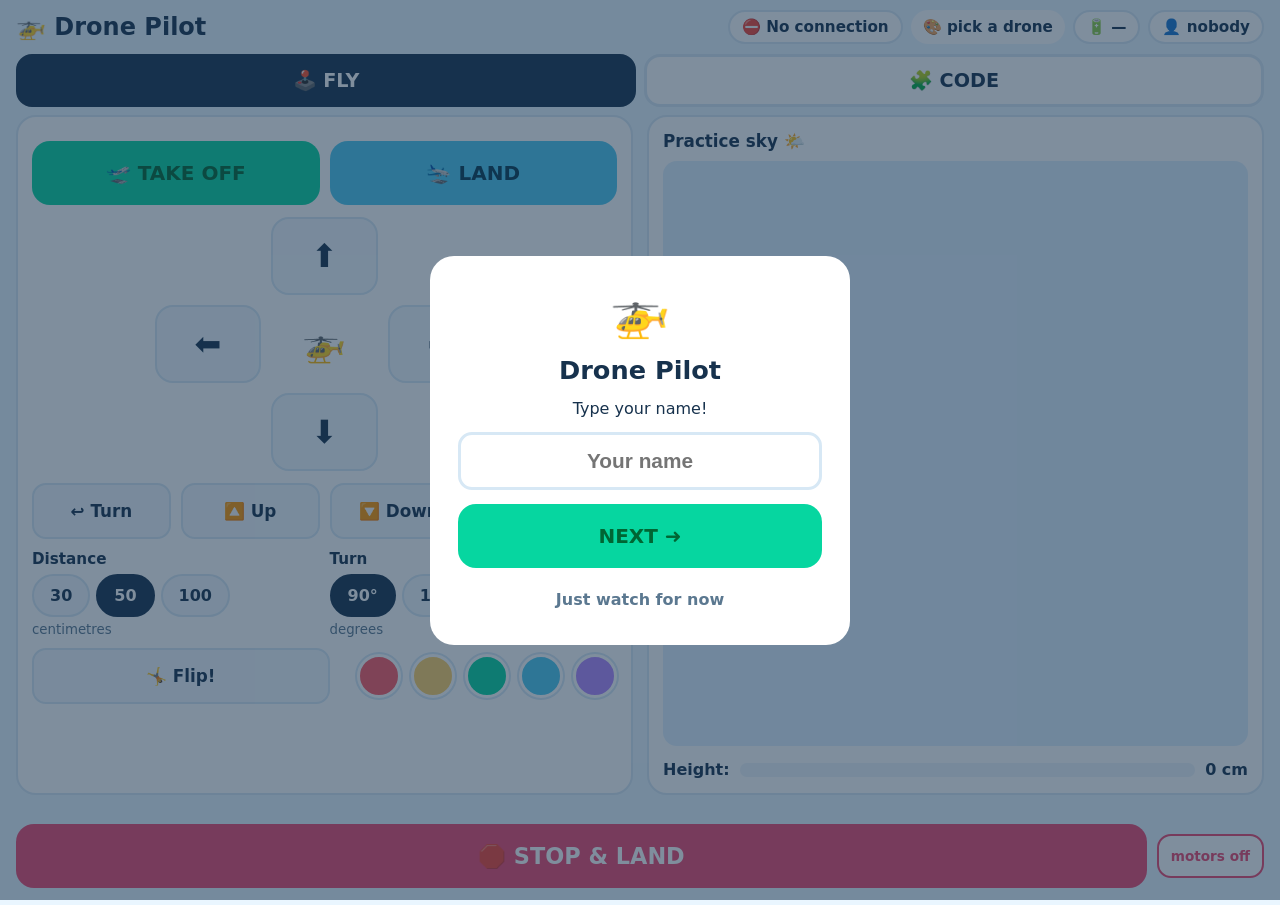
==== drone_hub/static/index.html @ 624dc304 "Drone Hub v1.0: fly CoDrone EDU drones from iPads Multi-drone hub server (pure stdlib Python), iPad " ====
<!DOCTYPE html>
<html lang="en">
<head>
<meta charset="UTF-8">
<meta name="viewport" content="width=device-width, initial-scale=1, maximum-scale=1, user-scalable=no">
<meta name="mobile-web-app-capable" content="yes">
<meta name="apple-mobile-web-app-capable" content="yes">
<meta name="apple-mobile-web-app-status-bar-style" content="black-translucent">
<title>Drone Pilot</title>
<link rel="icon" href="icon.png">
<link rel="apple-touch-icon" href="icon.png">
<link rel="stylesheet" href="style.css">
</head>
<body>

<!-- Join overlay: name -->
<div id="joinOverlay" class="overlay">
  <div class="join-card">
    <div class="join-emoji">🚁</div>
    <h1>Drone Pilot</h1>
    <p>Type your name!</p>
    <input id="nameInput" type="text" maxlength="20" placeholder="Your name" aria-label="Your name" autocomplete="off">
    <button id="joinBtn" class="btn-big btn-go">NEXT ➜</button>
    <button id="watchBtn" class="btn-link">Just watch for now</button>
  </div>
</div>

<!-- Drone picker overlay -->
<div id="pickOverlay" class="overlay hidden">
  <div class="join-card">
    <div class="join-emoji">🎨</div>
    <h1>Pick your drone</h1>
    <div id="droneCards" class="drone-cards"></div>
    <button id="pickBackBtn" class="btn-link">Back</button>
  </div>
</div>

<!-- Motors-off confirm overlay -->
<div id="emergencyOverlay" class="overlay hidden">
  <div class="join-card">
    <div class="join-emoji">⚠️</div>
    <h1>Cut the motors?</h1>
    <p>Your drone will DROP straight down. Only for real emergencies!</p>
    <button id="confirmMotorsOff" class="btn-big btn-stop">YES — MOTORS OFF</button>
    <button id="cancelMotorsOff" class="btn-link">Cancel</button>
  </div>
</div>

<header>
  <div class="title">🚁 Drone Pilot</div>
  <div class="chips">
    <span id="modeChip" class="chip">…</span>
    <button id="droneChip" class="chip chip-drone">🎨 pick a drone</button>
    <span id="batteryChip" class="chip">🔋 —</span>
    <span id="pilotChip" class="chip">👤 nobody</span>
  </div>
</header>

<div id="nowBar" class="now-bar hidden"></div>

<nav class="tabs">
  <button id="tabFly" class="tab active">🕹️ FLY</button>
  <button id="tabCode" class="tab">🧩 CODE</button>
</nav>

<!-- ============ FLY ============ -->
<main id="flyPage" class="page">
  <div class="fly-grid">
    <section class="panel">
      <div class="row">
        <button class="btn-big btn-go half" data-cmd="takeoff">🛫 TAKE OFF</button>
        <button class="btn-big btn-land half" data-cmd="land">🛬 LAND</button>
      </div>

      <div class="pad">
        <div></div>
        <button class="btn-pad" data-move="forward">⬆️</button>
        <div></div>
        <button class="btn-pad" data-move="left">⬅️</button>
        <div class="pad-center">🚁</div>
        <button class="btn-pad" data-move="right">➡️</button>
        <div></div>
        <button class="btn-pad" data-move="back">⬇️</button>
        <div></div>
      </div>

      <div class="row">
        <button class="btn-mid" data-turn="turn_left">↩️ Turn</button>
        <button class="btn-mid" data-move="up">🔼 Up</button>
        <button class="btn-mid" data-move="down">🔽 Down</button>
        <button class="btn-mid" data-turn="turn_right">↪️ Turn</button>
      </div>

      <div class="row settings">
        <div class="setting">
          <label>Distance</label>
          <div class="chips-row" id="distChips">
            <button class="chip-btn" data-dist="30">30</button>
            <button class="chip-btn active" data-dist="50">50</button>
            <button class="chip-btn" data-dist="100">100</button>
          </div>
          <small>centimetres</small>
        </div>
        <div class="setting">
          <label>Turn</label>
          <div class="chips-row" id="turnChips">
            <button class="chip-btn active" data-deg="90">90°</button>
            <button class="chip-btn" data-deg="180">180°</button>
          </div>
          <small>degrees</small>
        </div>
      </div>

      <div class="row">
        <button class="btn-mid" data-cmd="flip">🤸 Flip!</button>
        <div class="leds" id="ledRow">
          <button class="led" style="background:#ff5964" data-led="255,89,100"></button>
          <button class="led" style="background:#ffd166" data-led="255,209,102"></button>
          <button class="led" style="background:#06d6a0" data-led="6,214,160"></button>
          <button class="led" style="background:#4cc9f0" data-led="76,201,240"></button>
          <button class="led" style="background:#b388ff" data-led="179,136,255"></button>
        </div>
      </div>
    </section>

    <section class="panel" id="mapPanel">
      <h2>Practice sky 🌤️</h2>
      <canvas id="map" width="560" height="560"></canvas>
      <div class="alt-row">
        <span>Height:</span>
        <div class="alt-track"><div id="altFill" class="alt-fill"></div></div>
        <span id="altLabel">0 cm</span>
      </div>
    </section>
  </div>
</main>

<!-- ============ CODE ============ -->
<main id="codePage" class="page hidden">
  <div class="level-bar">
    <span class="level-label">Level</span>
    <button class="level-btn" data-level="1">1 🐣</button>
    <button class="level-btn" data-level="2">2 🐥</button>
    <button class="level-btn" data-level="3">3 🦉</button>
    <button class="level-btn" data-level="4">4 🚀</button>
    <button class="level-btn" data-level="5">5 🧑‍💻</button>
  </div>

  <div class="fly-grid">
    <section class="panel">
      <h2>Tap blocks to build your program</h2>
      <div class="palette" id="palette">
        <button class="block b-go" data-block="takeoff" data-min-level="1">🛫<span class="bw"> Take off</span></button>
        <button class="block b-move" data-block="forward" data-min-level="1">⬆️<span class="bw"> Forward</span></button>
        <button class="block b-move" data-block="back" data-min-level="1">⬇️<span class="bw"> Backward</span></button>
        <button class="block b-turn" data-block="turn_left" data-min-level="1">↩️<span class="bw"> Turn left</span></button>
        <button class="block b-turn" data-block="turn_right" data-min-level="1">↪️<span class="bw"> Turn right</span></button>
        <button class="block b-fun" data-block="flip" data-min-level="1">🤸<span class="bw"> Flip</span></button>
        <button class="block b-fun" data-block="led" data-min-level="1">🌈<span class="bw"> Light</span></button>
        <button class="block b-land" data-block="land" data-min-level="1">🛬<span class="bw"> Land</span></button>
        <button class="block b-move" data-block="left" data-min-level="2">⬅️<span class="bw"> Slide left</span></button>
        <button class="block b-move" data-block="right" data-min-level="2">➡️<span class="bw"> Slide right</span></button>
        <button class="block b-move" data-block="up" data-min-level="2">🔼<span class="bw"> Up</span></button>
        <button class="block b-move" data-block="down" data-min-level="2">🔽<span class="bw"> Down</span></button>
        <button class="block b-fun" data-block="hover" data-min-level="2">⏱️<span class="bw"> Wait</span></button>
        <button class="block b-repeat" data-block="repeat_start" data-min-level="4">🔁<span class="bw"> Repeat</span></button>
        <button class="block b-repeat" data-block="repeat_end" data-min-level="4">🏁<span class="bw"> End repeat</span></button>
      </div>

      <div class="row settings" id="codeSettings" data-min-level="3">
        <div class="setting">
          <label>Distance</label>
          <div class="chips-row" id="codeDistChips">
            <button class="chip-btn" data-dist="30">30</button>
            <button class="chip-btn active" data-dist="50">50</button>
            <button class="chip-btn" data-dist="100">100</button>
          </div>
        </div>
        <div class="setting">
          <label>Turn</label>
          <div class="chips-row" id="codeTurnChips">
            <button class="chip-btn active" data-deg="90">90°</button>
            <button class="chip-btn" data-deg="180">180°</button>
          </div>
        </div>
        <div class="setting" id="repeatSetting" data-min-level="4">
          <label>Repeat</label>
          <div class="chips-row" id="repeatChips">
            <button class="chip-btn active" data-rep="2">×2</button>
            <button class="chip-btn" data-rep="3">×3</button>
            <button class="chip-btn" data-rep="5">×5</button>
          </div>
        </div>
      </div>
      <p class="hint" id="levelHint"></p>
    </section>

    <section class="panel">
      <h2>My program</h2>
      <ol id="programList" class="program"></ol>
      <p id="programEmpty" class="hint">No blocks yet. Tap some blocks to start!</p>
      <div class="row">
        <button id="runBtn" class="btn-big btn-go half">▶️ RUN</button>
        <button id="clearBtn" class="btn-mid half">🗑️ Clear</button>
      </div>
      <div id="pythonPanel" class="python-panel hidden">
        <h2>🧑‍💻 The real Python code</h2>
        <pre id="pythonCode"></pre>
      </div>
    </section>
  </div>
</main>

<footer>
  <button id="stopBtn" class="btn-stop-bar">🛑 STOP &amp; LAND</button>
  <button id="motorsOffBtn" class="btn-motors">motors off</button>
</footer>

<div id="toast" class="toast hidden"></div>

<script src="app.js"></script>
</body>
</html>
---- drone_hub/static/style.css ----
/* Drone Pilot — kid-friendly iPad UI. No external fonts, works offline. */

* { margin: 0; padding: 0; box-sizing: border-box; -webkit-tap-highlight-color: transparent; }

:root {
  --sky: #eaf6ff;
  --ink: #17324d;
  --card: #ffffff;
  --go: #06d6a0;
  --go-dark: #059e77;
  --land: #4cc9f0;
  --stop: #ef476f;
  --sun: #ffd166;
  --line: #d7e8f5;
}

html, body { height: 100%; }
body {
  font-family: -apple-system, "SF Pro Rounded", "Segoe UI", system-ui, sans-serif;
  background: var(--sky);
  color: var(--ink);
  display: flex;
  flex-direction: column;
  min-height: 100vh;
  user-select: none;
  -webkit-user-select: none;
}

.hidden { display: none !important; }

/* ---------- header ---------- */
header {
  display: flex; align-items: center; justify-content: space-between;
  padding: 10px 16px; gap: 10px; flex-wrap: wrap;
}
.title { font-size: 1.5rem; font-weight: 800; }
.chips { display: flex; gap: 8px; flex-wrap: wrap; }
.chip {
  background: var(--card); border: 2px solid var(--line);
  padding: 6px 12px; border-radius: 999px; font-weight: 700; font-size: 0.95rem;
}
.chip.warn { background: #fff3f5; border-color: var(--stop); color: var(--stop); }

.now-bar {
  margin: 0 16px 6px; padding: 8px 14px; border-radius: 12px;
  background: var(--sun); font-weight: 800; text-align: center; font-size: 1.05rem;
}

/* ---------- tabs ---------- */
.tabs { display: flex; gap: 8px; padding: 0 16px 8px; }
.tab {
  flex: 1; font-size: 1.2rem; font-weight: 800; padding: 12px;
  border: 3px solid var(--line); border-radius: 16px; background: var(--card);
  color: var(--ink); cursor: pointer;
}
.tab.active { border-color: var(--ink); background: var(--ink); color: #fff; }

/* ---------- layout ---------- */
.page { flex: 1; padding: 0 16px 110px; }
.fly-grid { display: grid; grid-template-columns: 1fr 1fr; gap: 14px; }
@media (max-width: 760px) { .fly-grid { grid-template-columns: 1fr; } }

.panel {
  background: var(--card); border: 2px solid var(--line);
  border-radius: 20px; padding: 14px;
}
.panel h2 { font-size: 1.05rem; margin-bottom: 10px; }

.row { display: flex; gap: 10px; margin: 10px 0; align-items: center; }
.half { flex: 1; }

/* ---------- buttons ---------- */
button { font-family: inherit; color: var(--ink); }

.btn-big {
  font-size: 1.25rem; font-weight: 800; padding: 18px 14px;
  border: 0; border-radius: 18px; cursor: pointer; min-height: 64px;
}
.btn-go   { background: var(--go); color: #063; }
.btn-land { background: var(--land); color: #063a52; }

.btn-mid {
  flex: 1; font-size: 1.05rem; font-weight: 800; padding: 14px 8px;
  background: #f2f8fd; border: 2px solid var(--line); border-radius: 14px;
  cursor: pointer; min-height: 56px;
}
button:active { transform: scale(0.96); }

/* movement pad */
.pad {
  display: grid; grid-template-columns: repeat(3, 1fr); gap: 10px;
  max-width: 340px; margin: 12px auto;
}
.btn-pad {
  font-size: 2rem; padding: 18px 0; min-height: 76px;
  background: #f2f8fd; border: 2px solid var(--line); border-radius: 18px; cursor: pointer;
}
.pad-center {
  display: flex; align-items: center; justify-content: center; font-size: 2.2rem;
}

/* settings */
.settings { align-items: flex-start; }
.setting { flex: 1; }
.setting label { font-weight: 800; font-size: 0.95rem; }
.setting small { color: #5b7890; }
.chips-row { display: flex; gap: 6px; margin: 6px 0 2px; }
.chip-btn {
  padding: 10px 16px; font-weight: 800; font-size: 1rem;
  border: 2px solid var(--line); background: #f2f8fd; border-radius: 999px; cursor: pointer;
}
.chip-btn.active { background: var(--ink); border-color: var(--ink); color: #fff; }

/* LEDs */
.leds { display: flex; gap: 10px; flex: 1; justify-content: flex-end; }
.led {
  width: 44px; height: 44px; border-radius: 50%;
  border: 3px solid #fff; box-shadow: 0 0 0 2px var(--line); cursor: pointer;
}

/* ---------- practice map ---------- */
#map { width: 100%; height: auto; border-radius: 14px; background: #dff0fe; }
.alt-row { display: flex; align-items: center; gap: 10px; margin-top: 10px; font-weight: 700; }
.alt-track { flex: 1; height: 14px; background: #eef5fb; border-radius: 999px; overflow: hidden; }
.alt-fill {
  height: 100%; width: 100%; background: var(--go); border-radius: 999px;
  transform: scaleX(0); transform-origin: left; transition: transform 0.3s;
}

/* ---------- code blocks ---------- */
.palette { display: flex; flex-wrap: wrap; gap: 8px; }
.block {
  font-size: 1rem; font-weight: 800; padding: 12px 14px; min-height: 52px;
  border: 0; border-radius: 12px; cursor: pointer; color: #fff;
}
.b-go   { background: #06a77d; }
.b-move { background: #2f80ed; }
.b-turn { background: #9b51e0; }
.b-fun  { background: #f2994a; }
.b-land { background: #17324d; }

.program { list-style: none; display: flex; flex-direction: column; gap: 6px; }
.program li {
  display: flex; align-items: center; gap: 8px;
  background: #f2f8fd; border: 2px solid var(--line);
  border-radius: 12px; padding: 8px 10px; font-weight: 700;
}
.program li.running { border-color: var(--sun); background: #fff8e1; }
.program li .num {
  background: var(--ink); color: #fff; border-radius: 8px;
  min-width: 30px; text-align: center; padding: 3px 0; font-size: 0.9rem;
}
.program li .lbl { flex: 1; }
.program li button {
  border: 0; background: #e7eff7; border-radius: 8px;
  width: 40px; height: 40px; font-size: 1rem; cursor: pointer;
}
.hint { color: #5b7890; font-size: 0.92rem; margin-top: 8px; }

/* ---------- footer / stop ---------- */
footer {
  position: fixed; left: 0; right: 0; bottom: 0;
  display: flex; gap: 10px; align-items: center;
  padding: 12px 16px calc(12px + env(safe-area-inset-bottom));
  background: rgba(234, 246, 255, 0.95); backdrop-filter: blur(6px);
}
.btn-stop-bar {
  flex: 1; background: var(--stop); color: #fff; border: 0;
  font-size: 1.4rem; font-weight: 900; padding: 18px; border-radius: 18px;
  cursor: pointer; min-height: 64px;
}
.btn-motors {
  background: #fff; border: 2px solid var(--stop); color: var(--stop);
  font-weight: 800; padding: 12px; border-radius: 14px; cursor: pointer; font-size: 0.85rem;
}

/* ---------- overlays ---------- */
.overlay {
  position: fixed; inset: 0; z-index: 50;
  background: rgba(23, 50, 77, 0.55);
  display: flex; align-items: center; justify-content: center; padding: 20px;
}
.join-card {
  background: #fff; border-radius: 24px; padding: 28px;
  max-width: 420px; width: 100%; text-align: center;
  display: flex; flex-direction: column; gap: 14px;
}
.join-emoji { font-size: 3rem; }
.join-card h1 { font-size: 1.6rem; }
.join-card input {
  font-size: 1.3rem; padding: 14px; border: 3px solid var(--line);
  border-radius: 14px; text-align: center; font-weight: 700; color: var(--ink);
}
.btn-link { background: none; border: 0; color: #5b7890; font-weight: 700; font-size: 1rem; cursor: pointer; padding: 8px; }
.btn-stop { background: var(--stop); color: #fff; }

/* ---------- drone picker ---------- */
.chip-drone { border: 0; cursor: pointer; font-size: 0.95rem; }
.drone-cards { display: grid; grid-template-columns: 1fr 1fr; gap: 10px; }
.drone-card {
  display: flex; flex-direction: column; align-items: center; gap: 4px;
  padding: 14px 8px; border: 3px solid var(--line); border-radius: 16px;
  background: #f7fbff; cursor: pointer; min-height: 96px;
}
.drone-card .dot { width: 34px; height: 34px; border-radius: 50%; border: 3px solid #fff; box-shadow: 0 0 0 2px var(--line); }
.drone-card .dc-name { font-weight: 900; font-size: 1.05rem; }
.drone-card .dc-sub { font-size: 0.85rem; color: #5b7890; font-weight: 700; }

/* ---------- coding levels ---------- */
.level-bar {
  display: flex; gap: 8px; align-items: center; margin-bottom: 12px;
  background: var(--card); border: 2px solid var(--line); border-radius: 16px; padding: 10px 14px;
}
.level-label { font-weight: 900; margin-right: 4px; }
.level-btn {
  flex: 1; font-size: 1.05rem; font-weight: 800; padding: 12px 6px; min-height: 52px;
  border: 2px solid var(--line); border-radius: 12px; background: #f2f8fd; cursor: pointer;
}
.level-btn.active { background: var(--ink); border-color: var(--ink); color: #fff; }

.palette.icons-only .block { font-size: 2rem; padding: 14px 20px; }
.palette.icons-only .bw { display: none; }
.b-repeat { background: #d64570; }

.program li.nested { margin-left: 26px; }

.python-panel { margin-top: 14px; }
.python-panel pre {
  background: #17324d; color: #d7f0ff; border-radius: 12px;
  padding: 14px; font-size: 0.9rem; line-height: 1.5; overflow-x: auto;
  font-family: ui-monospace, Menlo, Consolas, monospace;
}

/* ---------- toast ---------- */
.toast {
  position: fixed; left: 50%; bottom: 110px; transform: translateX(-50%);
  background: var(--ink); color: #fff; font-weight: 800;
  padding: 12px 20px; border-radius: 999px; z-index: 60; font-size: 1.05rem;
  max-width: 90%; text-align: center;
}
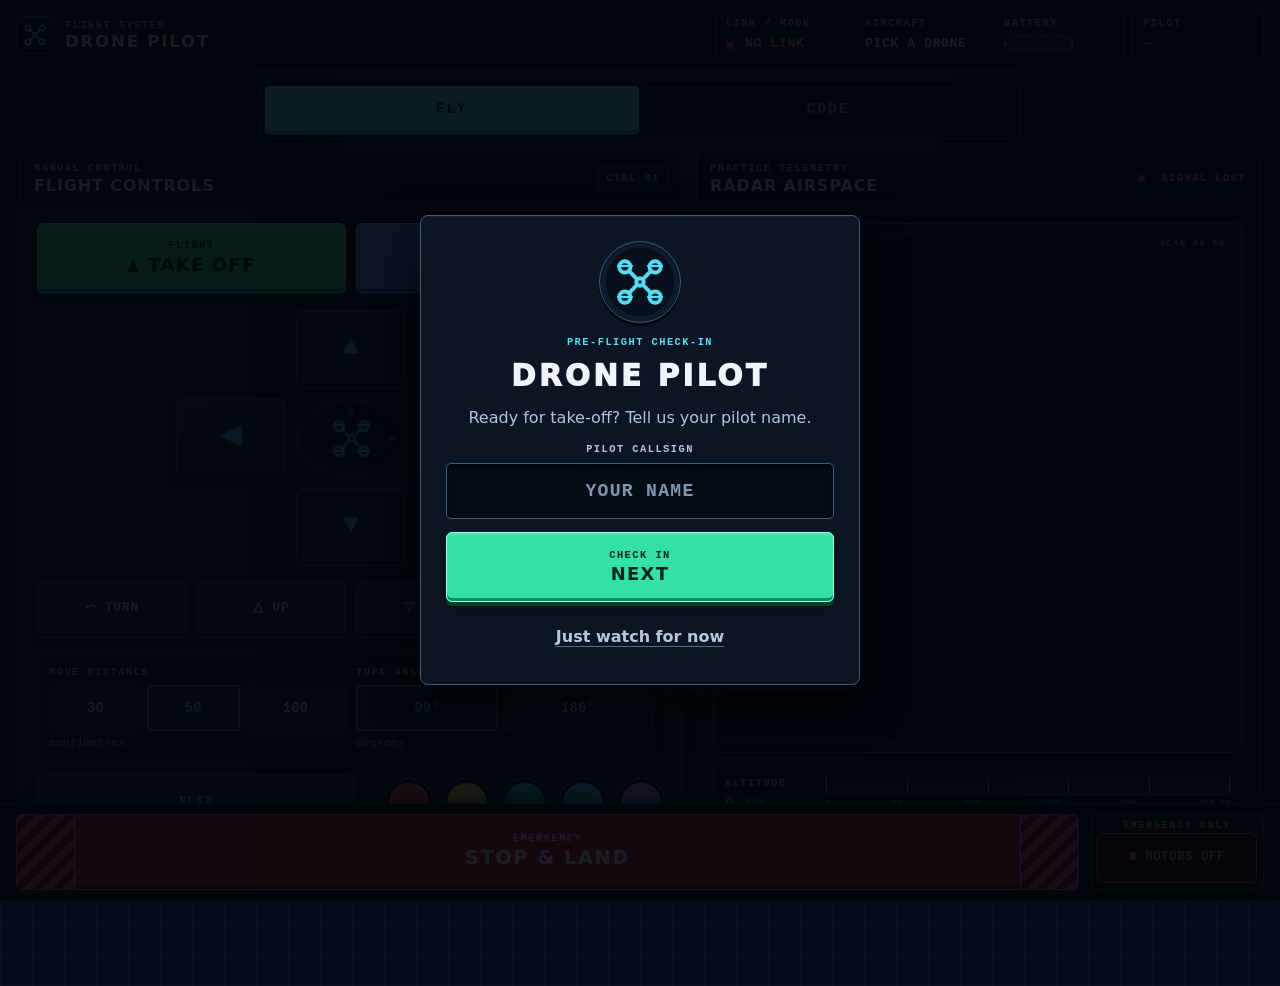
==== commit 4e369387: "Mission-console UI redesign for student and teacher screens Avionics header with segmented battery g" ====
--- a/drone_hub/static/index.html
+++ b/drone_hub/static/index.html
@@ -2,10 +2,11 @@
 <html lang="en">
 <head>
 <meta charset="UTF-8">
-<meta name="viewport" content="width=device-width, initial-scale=1, maximum-scale=1, user-scalable=no">
+<meta name="viewport" content="width=device-width, initial-scale=1, maximum-scale=1, user-scalable=no, viewport-fit=cover">
 <meta name="mobile-web-app-capable" content="yes">
 <meta name="apple-mobile-web-app-capable" content="yes">
 <meta name="apple-mobile-web-app-status-bar-style" content="black-translucent">
+<meta name="theme-color" content="#070d18">
 <title>Drone Pilot</title>
 <link rel="icon" href="icon.png">
 <link rel="apple-touch-icon" href="icon.png">
@@ -13,87 +14,132 @@
 </head>
 <body>
 
+<!-- Reusable quadcopter mark -->
+<svg class="svg-defs" width="0" height="0" aria-hidden="true" focusable="false">
+  <defs>
+    <g id="quadMark" class="quad-mark" fill="none" stroke="currentColor" stroke-width="1.8" stroke-linecap="round">
+      <g class="quad-frame">
+        <line x1="6.9" y1="6.9" x2="10.4" y2="10.4"/><line x1="17.1" y1="6.9" x2="13.6" y2="10.4"/>
+        <line x1="6.9" y1="17.1" x2="10.4" y2="13.6"/><line x1="17.1" y1="17.1" x2="13.6" y2="13.6"/>
+        <circle cx="12" cy="12" r="1.7"/>
+      </g>
+      <g class="quad-rotors">
+        <circle cx="5" cy="5" r="2.6"/><circle cx="19" cy="5" r="2.6"/>
+        <circle cx="5" cy="19" r="2.6"/><circle cx="19" cy="19" r="2.6"/>
+      </g>
+    </g>
+  </defs>
+</svg>
+
 <!-- Join overlay: name -->
-<div id="joinOverlay" class="overlay">
-  <div class="join-card">
-    <div class="join-emoji">🚁</div>
-    <h1>Drone Pilot</h1>
-    <p>Type your name!</p>
-    <input id="nameInput" type="text" maxlength="20" placeholder="Your name" aria-label="Your name" autocomplete="off">
-    <button id="joinBtn" class="btn-big btn-go">NEXT ➜</button>
+<div id="joinOverlay" class="overlay" role="dialog" aria-modal="true" aria-labelledby="joinTitle" aria-describedby="joinCopy">
+  <div class="join-card preflight-card">
+    <div class="overlay-mark-frame">
+      <svg class="join-mark idle-spin" viewBox="0 0 24 24" aria-hidden="true"><use href="#quadMark"/></svg>
+      <span class="rotor-blades briefing-rotors" aria-hidden="true"><i></i><i></i><i></i><i></i></span>
+    </div>
+    <span class="overlay-kicker">PRE-FLIGHT CHECK-IN</span>
+    <h1 id="joinTitle">DRONE PILOT</h1>
+    <p id="joinCopy">Ready for take-off? Tell us your pilot name.</p>
+    <label class="field-label" for="nameInput">PILOT CALLSIGN</label>
+    <input id="nameInput" class="callsign-input" type="text" maxlength="20" placeholder="YOUR NAME" aria-label="Pilot callsign" autocomplete="off" autocapitalize="words" enterkeyhint="go" spellcheck="false">
+    <button id="joinBtn" class="btn-big btn-go hardware-key"><span class="key-label">CHECK IN</span><span class="key-value">NEXT</span></button>
     <button id="watchBtn" class="btn-link">Just watch for now</button>
   </div>
 </div>
 
 <!-- Drone picker overlay -->
-<div id="pickOverlay" class="overlay hidden">
-  <div class="join-card">
-    <div class="join-emoji">🎨</div>
-    <h1>Pick your drone</h1>
+<div id="pickOverlay" class="overlay hidden" role="dialog" aria-modal="true" aria-labelledby="pickTitle" aria-describedby="pickCopy">
+  <div class="join-card picker-card">
+    <div class="overlay-mark-frame">
+      <svg class="join-mark" viewBox="0 0 24 24" aria-hidden="true"><use href="#quadMark"/></svg>
+    </div>
+    <span class="overlay-kicker">AIRCRAFT ASSIGNMENT</span>
+    <h1 id="pickTitle">PICK YOUR DRONE</h1>
+    <p id="pickCopy">Choose the aircraft you want to fly.</p>
     <div id="droneCards" class="drone-cards"></div>
     <button id="pickBackBtn" class="btn-link">Back</button>
   </div>
 </div>
 
 <!-- Motors-off confirm overlay -->
-<div id="emergencyOverlay" class="overlay hidden">
-  <div class="join-card">
-    <div class="join-emoji">⚠️</div>
-    <h1>Cut the motors?</h1>
-    <p>Your drone will DROP straight down. Only for real emergencies!</p>
-    <button id="confirmMotorsOff" class="btn-big btn-stop">YES — MOTORS OFF</button>
+<div id="emergencyOverlay" class="overlay hidden" role="alertdialog" aria-modal="true" aria-labelledby="emergencyTitle" aria-describedby="emergencyCopy">
+  <div class="join-card warning-card">
+    <div class="overlay-mark-frame warning-frame">
+    <svg class="join-mark amber" viewBox="0 0 24 24" fill="none" stroke="currentColor" stroke-width="1.8" stroke-linecap="round" stroke-linejoin="round" aria-hidden="true">
+      <path d="M12 3 L22 20 L2 20 Z"/><line x1="12" y1="10" x2="12" y2="14.5"/><circle cx="12" cy="17" r="0.4"/>
+    </svg>
+    </div>
+    <span class="overlay-kicker warning-kicker">EMERGENCY PROCEDURE</span>
+    <h1 id="emergencyTitle">CUT THE MOTORS?</h1>
+    <p id="emergencyCopy">Your drone will <strong>DROP straight down.</strong> Only for real emergencies!</p>
+    <button id="confirmMotorsOff" class="btn-big btn-stop hardware-key"><span class="key-label">CONFIRM EMERGENCY</span><span class="key-value">YES &mdash; MOTORS OFF</span></button>
     <button id="cancelMotorsOff" class="btn-link">Cancel</button>
   </div>
 </div>
 
-<header>
-  <div class="title">🚁 Drone Pilot</div>
-  <div class="chips">
-    <span id="modeChip" class="chip">…</span>
-    <button id="droneChip" class="chip chip-drone">🎨 pick a drone</button>
-    <span id="batteryChip" class="chip">🔋 —</span>
-    <span id="pilotChip" class="chip">👤 nobody</span>
+<header class="instrument-strip">
+  <div class="title brand-lockup">
+    <svg class="logo" viewBox="0 0 24 24" aria-hidden="true"><use href="#quadMark"/></svg>
+    <span class="brand-copy"><span class="brand-label">FLIGHT SYSTEM</span><span class="wordmark">DRONE PILOT</span></span>
+  </div>
+  <div class="chips telemetry-cluster" aria-label="Flight telemetry">
+    <span id="modeChip" class="chip readout link-readout" role="status" aria-live="polite">
+      CONNECTING
+    </span>
+    <button id="droneChip" class="chip chip-drone readout readout-button" type="button" aria-label="Choose drone">
+      PICK A DRONE
+    </button>
+    <span id="batteryChip" class="chip readout battery-readout">&mdash;</span>
+    <span id="pilotChip" class="chip readout">&mdash;</span>
   </div>
 </header>
 
-<div id="nowBar" class="now-bar hidden"></div>
+<div id="nowBar" class="now-bar hidden" role="status" aria-live="polite"></div>
 
 <nav class="tabs">
-  <button id="tabFly" class="tab active">🕹️ FLY</button>
-  <button id="tabCode" class="tab">🧩 CODE</button>
+  <button id="tabFly" class="tab active">FLY</button>
+  <button id="tabCode" class="tab">CODE</button>
 </nav>
 
 <!-- ============ FLY ============ -->
 <main id="flyPage" class="page">
   <div class="fly-grid">
     <section class="panel">
+      <div class="panel-heading">
+        <div><span class="panel-kicker">MANUAL CONTROL</span><h2>FLIGHT CONTROLS</h2></div>
+        <span class="panel-code" aria-hidden="true">CTRL-01</span>
+      </div>
+      <div class="row primary-keys">
+        <button class="btn-big btn-go half hardware-key" data-cmd="takeoff"><span class="key-label">FLIGHT</span><span class="key-value">TAKE OFF</span></button>
+        <button class="btn-big btn-land half hardware-key" data-cmd="land"><span class="key-label">RETURN</span><span class="key-value">LAND</span></button>
+      </div>
+
+      <div class="pad">
+        <div></div>
+        <button class="btn-pad hardware-key" data-move="forward" aria-label="Forward">&#9650;</button>
+        <div></div>
+        <button class="btn-pad hardware-key" data-move="left" aria-label="Left">&#9664;</button>
+        <div class="pad-center" aria-hidden="true">
+          <svg class="flight-rotor-mark" viewBox="0 0 24 24"><use href="#quadMark"/></svg>
+          <span class="rotor-blades flight-rotors"><i></i><i></i><i></i><i></i></span>
+        </div>
+        <button class="btn-pad hardware-key" data-move="right" aria-label="Right">&#9654;</button>
+        <div></div>
+        <button class="btn-pad hardware-key" data-move="back" aria-label="Backward">&#9660;</button>
+        <div></div>
+      </div>
+
       <div class="row">
-        <button class="btn-big btn-go half" data-cmd="takeoff">🛫 TAKE OFF</button>
-        <button class="btn-big btn-land half" data-cmd="land">🛬 LAND</button>
-      </div>
-
-      <div class="pad">
-        <div></div>
-        <button class="btn-pad" data-move="forward">⬆️</button>
-        <div></div>
-        <button class="btn-pad" data-move="left">⬅️</button>
-        <div class="pad-center">🚁</div>
-        <button class="btn-pad" data-move="right">➡️</button>
-        <div></div>
-        <button class="btn-pad" data-move="back">⬇️</button>
-        <div></div>
-      </div>
-
-      <div class="row">
-        <button class="btn-mid" data-turn="turn_left">↩️ Turn</button>
-        <button class="btn-mid" data-move="up">🔼 Up</button>
-        <button class="btn-mid" data-move="down">🔽 Down</button>
-        <button class="btn-mid" data-turn="turn_right">↪️ Turn</button>
+        <button class="btn-mid hardware-key" data-turn="turn_left">&#10554; TURN</button>
+        <button class="btn-mid hardware-key" data-move="up">&#9651; UP</button>
+        <button class="btn-mid hardware-key" data-move="down">&#9661; DOWN</button>
+        <button class="btn-mid hardware-key" data-turn="turn_right">TURN &#10555;</button>
       </div>
 
       <div class="row settings">
-        <div class="setting">
-          <label>Distance</label>
+        <div class="setting" role="group" aria-labelledby="distanceLabel">
+          <label id="distanceLabel">MOVE DISTANCE</label>
           <div class="chips-row" id="distChips">
             <button class="chip-btn" data-dist="30">30</button>
             <button class="chip-btn active" data-dist="50">50</button>
@@ -101,35 +147,45 @@
           </div>
           <small>centimetres</small>
         </div>
-        <div class="setting">
-          <label>Turn</label>
+        <div class="setting" role="group" aria-labelledby="turnLabel">
+          <label id="turnLabel">TURN ANGLE</label>
           <div class="chips-row" id="turnChips">
-            <button class="chip-btn active" data-deg="90">90°</button>
-            <button class="chip-btn" data-deg="180">180°</button>
+            <button class="chip-btn active" data-deg="90">90&deg;</button>
+            <button class="chip-btn" data-deg="180">180&deg;</button>
           </div>
           <small>degrees</small>
         </div>
       </div>
 
       <div class="row">
-        <button class="btn-mid" data-cmd="flip">🤸 Flip!</button>
+        <button class="btn-mid hardware-key" data-cmd="flip">FLIP</button>
         <div class="leds" id="ledRow">
-          <button class="led" style="background:#ff5964" data-led="255,89,100"></button>
-          <button class="led" style="background:#ffd166" data-led="255,209,102"></button>
-          <button class="led" style="background:#06d6a0" data-led="6,214,160"></button>
-          <button class="led" style="background:#4cc9f0" data-led="76,201,240"></button>
-          <button class="led" style="background:#b388ff" data-led="179,136,255"></button>
-        </div>
-      </div>
-    </section>
-
-    <section class="panel" id="mapPanel">
-      <h2>Practice sky 🌤️</h2>
-      <canvas id="map" width="560" height="560"></canvas>
-      <div class="alt-row">
-        <span>Height:</span>
-        <div class="alt-track"><div id="altFill" class="alt-fill"></div></div>
-        <span id="altLabel">0 cm</span>
+          <button class="led led-key" style="--led-colour:#ff5964;background:#ff5964" data-led="255,89,100" aria-label="Red light"></button>
+          <button class="led led-key" style="--led-colour:#ffd166;background:#ffd166" data-led="255,209,102" aria-label="Yellow light"></button>
+          <button class="led led-key" style="--led-colour:#06d6a0;background:#06d6a0" data-led="6,214,160" aria-label="Green light"></button>
+          <button class="led led-key" style="--led-colour:#4cc9f0;background:#4cc9f0" data-led="76,201,240" aria-label="Blue light"></button>
+          <button class="led led-key" style="--led-colour:#b388ff;background:#b388ff" data-led="179,136,255" aria-label="Purple light"></button>
+        </div>
+      </div>
+    </section>
+
+    <section class="panel radar-panel" id="mapPanel">
+      <div class="panel-heading">
+        <div><span class="panel-kicker">PRACTICE TELEMETRY</span><h2>RADAR AIRSPACE</h2></div>
+        <span class="radar-state"><span class="status-dot" aria-hidden="true"></span>TRACKING</span>
+      </div>
+      <div class="radar-bezel">
+        <canvas id="map" width="560" height="560" aria-label="Practice radar showing your drone position"></canvas>
+      </div>
+      <div class="alt-row alt-instrument">
+        <span class="alt-copy"><span class="readout-label">ALTITUDE</span><span id="altLabel" class="alt-value" data-value="0">0 cm</span></span>
+        <div class="alt-gauge">
+          <div class="alt-track">
+            <div id="altFill" class="alt-fill"></div>
+            <div class="alt-ticks" aria-hidden="true"><span class="alt-tick"></span><span class="alt-tick"></span><span class="alt-tick"></span><span class="alt-tick"></span><span class="alt-tick"></span><span class="alt-tick"></span></div>
+          </div>
+          <div class="alt-scale" aria-hidden="true"><span>0</span><span>50</span><span>100</span><span>150</span><span>200</span><span>250 CM</span></div>
+        </div>
       </div>
     </section>
   </div>
@@ -137,18 +193,22 @@
 
 <!-- ============ CODE ============ -->
 <main id="codePage" class="page hidden">
-  <div class="level-bar">
-    <span class="level-label">Level</span>
-    <button class="level-btn" data-level="1">1 🐣</button>
-    <button class="level-btn" data-level="2">2 🐥</button>
-    <button class="level-btn" data-level="3">3 🦉</button>
-    <button class="level-btn" data-level="4">4 🚀</button>
-    <button class="level-btn" data-level="5">5 🧑‍💻</button>
+  <div class="level-bar" role="group" aria-label="Training level">
+    <span class="level-label"><span>TRAINING</span>LEVEL</span>
+    <button class="level-btn hardware-key" data-level="1" aria-label="Training level 1">01</button>
+    <button class="level-btn hardware-key" data-level="2" aria-label="Training level 2">02</button>
+    <button class="level-btn hardware-key" data-level="3" aria-label="Training level 3">03</button>
+    <button class="level-btn hardware-key" data-level="4" aria-label="Training level 4">04</button>
+    <button class="level-btn hardware-key" data-level="5" aria-label="Training level 5">05</button>
   </div>
 
   <div class="fly-grid">
-    <section class="panel">
-      <h2>Tap blocks to build your program</h2>
+    <section class="panel code-builder">
+      <div class="panel-heading">
+        <div><span class="panel-kicker">COMMAND LIBRARY</span><h2>BUILD YOUR FLIGHT</h2></div>
+        <span class="panel-code" aria-hidden="true">PROG-01</span>
+      </div>
+      <p class="panel-instruction">Tap blocks to add them to your flight plan.</p>
       <div class="palette" id="palette">
         <button class="block b-go" data-block="takeoff" data-min-level="1">🛫<span class="bw"> Take off</span></button>
         <button class="block b-move" data-block="forward" data-min-level="1">⬆️<span class="bw"> Forward</span></button>
@@ -168,55 +228,66 @@
       </div>
 
       <div class="row settings" id="codeSettings" data-min-level="3">
-        <div class="setting">
-          <label>Distance</label>
+        <div class="setting" role="group" aria-labelledby="codeDistanceLabel">
+          <label id="codeDistanceLabel">MOVE DISTANCE</label>
           <div class="chips-row" id="codeDistChips">
             <button class="chip-btn" data-dist="30">30</button>
             <button class="chip-btn active" data-dist="50">50</button>
             <button class="chip-btn" data-dist="100">100</button>
           </div>
         </div>
-        <div class="setting">
-          <label>Turn</label>
+        <div class="setting" role="group" aria-labelledby="codeTurnLabel">
+          <label id="codeTurnLabel">TURN ANGLE</label>
           <div class="chips-row" id="codeTurnChips">
-            <button class="chip-btn active" data-deg="90">90°</button>
-            <button class="chip-btn" data-deg="180">180°</button>
-          </div>
-        </div>
-        <div class="setting" id="repeatSetting" data-min-level="4">
-          <label>Repeat</label>
+            <button class="chip-btn active" data-deg="90">90&deg;</button>
+            <button class="chip-btn" data-deg="180">180&deg;</button>
+          </div>
+        </div>
+        <div class="setting" id="repeatSetting" data-min-level="4" role="group" aria-labelledby="repeatLabel">
+          <label id="repeatLabel">REPEAT COUNT</label>
           <div class="chips-row" id="repeatChips">
-            <button class="chip-btn active" data-rep="2">×2</button>
-            <button class="chip-btn" data-rep="3">×3</button>
-            <button class="chip-btn" data-rep="5">×5</button>
+            <button class="chip-btn active" data-rep="2">&times;2</button>
+            <button class="chip-btn" data-rep="3">&times;3</button>
+            <button class="chip-btn" data-rep="5">&times;5</button>
           </div>
         </div>
       </div>
       <p class="hint" id="levelHint"></p>
     </section>
 
-    <section class="panel">
-      <h2>My program</h2>
+    <section class="panel flight-plan-panel">
+      <div class="panel-heading">
+        <div><span class="panel-kicker">PROGRAM SEQUENCE</span><h2>FLIGHT PLAN</h2></div>
+        <span class="panel-code" aria-hidden="true">PLAN-01</span>
+      </div>
       <ol id="programList" class="program"></ol>
-      <p id="programEmpty" class="hint">No blocks yet. Tap some blocks to start!</p>
-      <div class="row">
-        <button id="runBtn" class="btn-big btn-go half">▶️ RUN</button>
-        <button id="clearBtn" class="btn-mid half">🗑️ Clear</button>
-      </div>
-      <div id="pythonPanel" class="python-panel hidden">
-        <h2>🧑‍💻 The real Python code</h2>
-        <pre id="pythonCode"></pre>
+      <p id="programEmpty" class="hint">Your flight plan is empty. Tap blocks on the left to add steps, then press RUN!</p>
+      <div class="row program-actions">
+        <button id="runBtn" class="btn-big btn-go half hardware-key"><span class="key-label">EXECUTE PLAN</span><span class="key-value">RUN</span></button>
+        <button id="clearBtn" class="btn-mid half hardware-key">CLEAR</button>
+      </div>
+      <div id="pythonPanel" class="python-panel terminal-window hidden">
+        <div class="terminal-titlebar">
+          <span class="terminal-lights" aria-hidden="true"><i></i><i></i><i></i></span>
+          <span class="terminal-filename">mission.py</span>
+          <span class="terminal-language">PYTHON</span>
+        </div>
+        <pre id="pythonCode" aria-label="Python code for this flight plan"></pre>
       </div>
     </section>
   </div>
 </main>
 
-<footer>
-  <button id="stopBtn" class="btn-stop-bar">🛑 STOP &amp; LAND</button>
-  <button id="motorsOffBtn" class="btn-motors">motors off</button>
+<footer class="emergency-bar">
+  <span class="hazard-edge" aria-hidden="true"></span>
+  <button id="stopBtn" class="btn-stop-bar hardware-key"><span class="key-label">EMERGENCY</span><span class="key-value">STOP &amp; LAND</span></button>
+  <div class="motors-guard">
+    <span class="guard-label">EMERGENCY ONLY</span>
+    <button id="motorsOffBtn" class="btn-motors hardware-key"><span class="switch-light" aria-hidden="true"></span>MOTORS OFF</button>
+  </div>
 </footer>
 
-<div id="toast" class="toast hidden"></div>
+<div id="toast" class="toast hidden" role="status" aria-live="polite"></div>
 
 <script src="app.js"></script>
 </body>
--- a/drone_hub/static/style.css
+++ b/drone_hub/static/style.css
@@ -1,240 +1,1968 @@
-/* Drone Pilot — kid-friendly iPad UI. No external fonts, works offline. */
-
-* { margin: 0; padding: 0; box-sizing: border-box; -webkit-tap-highlight-color: transparent; }
+/* Drone Pilot mission console. Offline system fonts only. */
+
+* {
+  box-sizing: border-box;
+  margin: 0;
+  padding: 0;
+  -webkit-tap-highlight-color: transparent;
+}
 
 :root {
-  --sky: #eaf6ff;
-  --ink: #17324d;
-  --card: #ffffff;
-  --go: #06d6a0;
-  --go-dark: #059e77;
-  --land: #4cc9f0;
-  --stop: #ef476f;
-  --sun: #ffd166;
-  --line: #d7e8f5;
-}
-
-html, body { height: 100%; }
+  color-scheme: dark;
+  --bg: #070d18;
+  --surface: #0d1726;
+  --surface-2: #132238;
+  --surface-3: #08111d;
+  --line: #30435c;
+  --line-strong: #49617c;
+  --ink: #f0f5fb;
+  --muted: #a9bad0;
+  --cyan: #57dcf5;
+  --cyan-ink: #03232b;
+  --go: #35e0a4;
+  --go-ink: #03271b;
+  --land: #63a9ff;
+  --land-ink: #031b33;
+  --stop: #ff596a;
+  --stop-face: #c62239;
+  --amber: #ffc45d;
+  --amber-ink: #281900;
+  --mono: ui-monospace, "SFMono-Regular", "SF Mono", Menlo, Consolas, monospace;
+  --radius-module: 8px;
+  --radius-key: 6px;
+  --ease-out: cubic-bezier(0.2, 0.75, 0.25, 1);
+}
+
+html {
+  min-height: 100%;
+  background: var(--bg);
+}
+
 body {
-  font-family: -apple-system, "SF Pro Rounded", "Segoe UI", system-ui, sans-serif;
-  background: var(--sky);
-  color: var(--ink);
+  min-height: 100vh;
+  min-height: 100svh;
   display: flex;
   flex-direction: column;
-  min-height: 100vh;
+  overflow-x: hidden;
+  color: var(--ink);
+  background-color: var(--bg);
+  background-image:
+    repeating-linear-gradient(0deg, rgba(117, 157, 195, 0.035) 0 1px, transparent 1px 32px),
+    repeating-linear-gradient(90deg, rgba(117, 157, 195, 0.035) 0 1px, transparent 1px 32px),
+    radial-gradient(ellipse at 50% -12%, rgba(31, 56, 86, 0.62) 0, rgba(7, 13, 24, 0) 62%);
+  font-family: -apple-system, BlinkMacSystemFont, "SF Pro Text", "Segoe UI", system-ui, sans-serif;
+  font-size: 16px;
+  line-height: 1.4;
   user-select: none;
   -webkit-user-select: none;
 }
 
-.hidden { display: none !important; }
-
-/* ---------- header ---------- */
-header {
-  display: flex; align-items: center; justify-content: space-between;
-  padding: 10px 16px; gap: 10px; flex-wrap: wrap;
-}
-.title { font-size: 1.5rem; font-weight: 800; }
-.chips { display: flex; gap: 8px; flex-wrap: wrap; }
-.chip {
-  background: var(--card); border: 2px solid var(--line);
-  padding: 6px 12px; border-radius: 999px; font-weight: 700; font-size: 0.95rem;
-}
-.chip.warn { background: #fff3f5; border-color: var(--stop); color: var(--stop); }
-
+.hidden {
+  display: none !important;
+}
+
+.svg-defs {
+  position: absolute;
+  overflow: hidden;
+}
+
+button,
+input {
+  font: inherit;
+}
+
+button {
+  min-width: 44px;
+  min-height: 44px;
+  border: 0;
+  color: var(--ink);
+  cursor: pointer;
+  touch-action: manipulation;
+  -webkit-appearance: none;
+  appearance: none;
+  transition:
+    transform 180ms var(--ease-out),
+    background-color 180ms var(--ease-out),
+    border-color 180ms var(--ease-out),
+    box-shadow 180ms var(--ease-out),
+    color 180ms var(--ease-out);
+}
+
+button:focus-visible,
+input:focus-visible,
+summary:focus-visible {
+  outline: 2px solid var(--cyan);
+  outline-offset: 3px;
+}
+
+/* Avionics header */
+.instrument-strip {
+  position: relative;
+  z-index: 10;
+  width: 100%;
+  display: flex;
+  align-items: center;
+  justify-content: space-between;
+  gap: 16px;
+  padding:
+    calc(10px + env(safe-area-inset-top))
+    max(16px, env(safe-area-inset-right))
+    10px
+    max(16px, env(safe-area-inset-left));
+  background: #060c15;
+  border-bottom: 1px solid #354a64;
+  box-shadow: inset 0 -2px 0 #02050a, 0 2px 0 rgba(87, 220, 245, 0.035);
+}
+
+.brand-lockup {
+  min-width: 194px;
+  display: flex;
+  align-items: center;
+  gap: 11px;
+}
+
+.title .logo {
+  width: 38px;
+  height: 38px;
+  flex: none;
+  padding: 6px;
+  color: var(--cyan);
+  background: #0a1522;
+  border: 1px solid #405771;
+  border-radius: 5px;
+  box-shadow: inset 0 1px 0 rgba(255, 255, 255, 0.07), 0 3px 0 #020509;
+}
+
+.brand-copy,
+.readout-copy {
+  min-width: 0;
+  display: grid;
+  gap: 2px;
+}
+
+.brand-label,
+.readout-label,
+.panel-kicker,
+.panel-code,
+.key-label,
+.field-label,
+.overlay-kicker,
+.radar-state,
+.guard-label,
+.terminal-language,
+.level-label,
+.setting label {
+  font-family: var(--mono);
+  font-size: 0.65rem;
+  font-weight: 750;
+  line-height: 1.2;
+  letter-spacing: 0.14em;
+  text-transform: uppercase;
+}
+
+.brand-label,
+.readout-label,
+.panel-kicker,
+.key-label,
+.guard-label,
+.level-label,
+.setting label {
+  color: var(--muted);
+}
+
+.wordmark {
+  display: block;
+  font-size: 1.04rem;
+  font-weight: 900;
+  line-height: 1.08;
+  letter-spacing: 0.105em;
+  white-space: nowrap;
+}
+
+.telemetry-cluster,
+.chips {
+  min-width: 0;
+  display: flex;
+  align-items: stretch;
+  justify-content: flex-end;
+  gap: 7px;
+  flex-wrap: wrap;
+}
+
+.chip.readout {
+  position: relative;
+  min-width: 132px;
+  min-height: 50px;
+  display: flex;
+  align-items: flex-end;
+  gap: 9px;
+  overflow: hidden;
+  padding: 22px 10px 7px;
+  color: var(--ink);
+  background: #0a1421;
+  border: 1px solid #2f435b;
+  border-radius: 4px;
+  box-shadow: inset 0 1px 0 rgba(255, 255, 255, 0.045), inset 0 -1px 0 #02060b;
+  font-family: var(--mono);
+  font-size: 0.82rem;
+  font-weight: 800;
+  line-height: 1.2;
+  letter-spacing: 0.045em;
+  text-overflow: ellipsis;
+  text-transform: uppercase;
+  white-space: nowrap;
+}
+
+.chip.readout::before {
+  position: absolute;
+  top: 6px;
+  left: 10px;
+  color: var(--muted);
+  font-family: var(--mono);
+  font-size: 0.65rem;
+  font-weight: 750;
+  line-height: 1.2;
+  letter-spacing: 0.14em;
+}
+
+#modeChip::before { content: "LINK / MODE"; }
+#droneChip::before { content: "AIRCRAFT"; }
+#batteryChip::before { content: "BATTERY"; }
+#pilotChip::before { content: "PILOT"; }
+
+button.chip.readout {
+  text-align: left;
+}
+
+#droneChip {
+  background-image: linear-gradient(rgba(2, 8, 15, 0.68), rgba(2, 8, 15, 0.68)) !important;
+}
+
+.readout-value,
+.battery-value {
+  min-width: 0;
+  overflow: hidden;
+  color: var(--cyan);
+  font-family: var(--mono);
+  font-size: 0.82rem;
+  font-weight: 800;
+  line-height: 1.2;
+  letter-spacing: 0.045em;
+  text-overflow: ellipsis;
+  text-transform: uppercase;
+  white-space: nowrap;
+}
+
+.status-dot,
+.drone-dot {
+  position: relative;
+  width: 9px;
+  height: 9px;
+  flex: none;
+  border-radius: 50%;
+}
+
+.status-dot {
+  color: var(--cyan);
+  background: currentColor;
+  box-shadow: 0 0 0 2px #07101b, 0 0 0 3px #38516a;
+}
+
+.link-readout.link-ok > .status-dot::after {
+  content: "";
+  position: absolute;
+  inset: -5px;
+  border-radius: 50%;
+  background: currentColor;
+  animation: link-pulse 1.8s ease-out infinite;
+}
+
+.link-readout.no-link > .status-dot {
+  color: var(--stop);
+}
+
+.link-readout.no-link .readout-value {
+  color: #ff9ca7;
+}
+
+#modeChip {
+  padding-left: 29px;
+}
+
+#modeChip::after {
+  content: "";
+  position: absolute;
+  bottom: 10px;
+  left: 10px;
+  width: 8px;
+  height: 8px;
+  color: var(--cyan);
+  background: currentColor;
+  border-radius: 50%;
+  box-shadow: 0 0 0 2px #07101b, 0 0 0 3px #38516a;
+  animation: link-pulse 1.8s ease-out infinite;
+}
+
+body.radar-stale #modeChip {
+  color: #ff9ca7;
+}
+
+body.radar-stale #modeChip::after {
+  color: var(--stop);
+  animation: none;
+}
+
+.drone-dot {
+  background: var(--drone-colour, #576b82);
+  border: 2px solid #06101a;
+  box-shadow: 0 0 0 1px #60758b;
+}
+
+.readout-button:active {
+  transform: translateY(2px);
+  background: #07111c;
+  box-shadow: inset 0 2px 0 #02060b;
+}
+
+.battery-readout {
+  --battery-1: #17263a;
+  --battery-2: #17263a;
+  --battery-3: #17263a;
+  --battery-4: #17263a;
+  --battery-5: #17263a;
+  min-width: 164px;
+  justify-content: flex-start;
+  padding-right: 12px;
+  padding-left: 88px;
+  font-variant-numeric: tabular-nums;
+}
+
+.battery-readout.known {
+  --battery-1: var(--go);
+  --battery-2: var(--go);
+  --battery-3: var(--go);
+  --battery-4: var(--go);
+  --battery-5: var(--go);
+  color: var(--go);
+}
+
+.battery-readout.known.caution {
+  --battery-1: var(--amber);
+  --battery-2: var(--amber);
+  --battery-3: var(--amber);
+  --battery-4: #17263a;
+  --battery-5: #17263a;
+  color: #ffd17a;
+}
+
+.battery-readout.known.warn {
+  --battery-1: var(--stop);
+  --battery-2: #17263a;
+  --battery-3: #17263a;
+  --battery-4: #17263a;
+  --battery-5: #17263a;
+  color: #ff9ca7;
+}
+
+.battery-readout::after {
+  content: "";
+  position: absolute;
+  bottom: 9px;
+  left: 10px;
+  width: 65px;
+  height: 12px;
+  background:
+    linear-gradient(var(--battery-1), var(--battery-1)) 2px 2px / 10px 8px no-repeat,
+    linear-gradient(var(--battery-2), var(--battery-2)) 15px 2px / 10px 8px no-repeat,
+    linear-gradient(var(--battery-3), var(--battery-3)) 28px 2px / 10px 8px no-repeat,
+    linear-gradient(var(--battery-4), var(--battery-4)) 41px 2px / 10px 8px no-repeat,
+    linear-gradient(var(--battery-5), var(--battery-5)) 54px 2px / 9px 8px no-repeat;
+  border: 1px solid #52667b;
+  border-radius: 2px;
+  box-shadow: 3px 0 0 -1px #52667b;
+}
+
+.battery-line {
+  min-width: 0;
+  display: flex;
+  align-items: center;
+  gap: 8px;
+}
+
+.battery-segments {
+  position: relative;
+  width: 65px;
+  height: 12px;
+  display: grid;
+  grid-template-columns: repeat(5, 1fr);
+  gap: 2px;
+  padding: 1px;
+  border: 1px solid #52667b;
+  border-radius: 2px;
+}
+
+.battery-segments::after {
+  content: "";
+  position: absolute;
+  top: 3px;
+  right: -4px;
+  width: 3px;
+  height: 5px;
+  background: #52667b;
+  border-radius: 0 1px 1px 0;
+}
+
+.battery-segment {
+  display: block;
+  min-width: 0;
+  background: #17263a;
+  border-radius: 1px;
+}
+
+.battery-readout .battery-segment.on {
+  background: var(--go);
+  box-shadow: 0 0 5px rgba(53, 224, 164, 0.34);
+}
+
+.battery-readout.caution .battery-segment.on {
+  background: var(--amber);
+  box-shadow: 0 0 5px rgba(255, 196, 93, 0.34);
+}
+
+.battery-readout.warn {
+  background: #190d14;
+  border-color: #873443;
+}
+
+.battery-readout.warn .battery-segment.on {
+  background: var(--stop);
+  box-shadow: 0 0 5px rgba(255, 89, 106, 0.38);
+}
+
+.battery-readout.warn .battery-value {
+  color: #ff9ca7;
+}
+
+/* Attention strips */
 .now-bar {
-  margin: 0 16px 6px; padding: 8px 14px; border-radius: 12px;
-  background: var(--sun); font-weight: 800; text-align: center; font-size: 1.05rem;
-}
-
-/* ---------- tabs ---------- */
-.tabs { display: flex; gap: 8px; padding: 0 16px 8px; }
+  position: relative;
+  z-index: 8;
+  margin: 9px 16px 0;
+  padding: 10px 14px;
+  color: #ffe0a1;
+  background: #211807;
+  border: 1px solid #8b6420;
+  border-radius: 5px;
+  box-shadow: inset 0 0 0 2px #0d0b07;
+  font-family: var(--mono);
+  font-size: 0.88rem;
+  font-weight: 800;
+  letter-spacing: 0.035em;
+  text-align: center;
+  animation: now-attention 220ms ease-out 1;
+}
+
+/* Cockpit mode switch */
+.tabs {
+  position: relative;
+  width: calc(100% - 32px);
+  max-width: 760px;
+  display: grid;
+  grid-template-columns: 1fr 1fr;
+  gap: 3px;
+  margin: 10px auto 12px;
+  padding: 4px;
+  background: #030812;
+  border: 1px solid #31465f;
+  border-radius: 7px;
+  box-shadow: inset 0 3px 7px rgba(0, 0, 0, 0.8), 0 1px 0 rgba(255, 255, 255, 0.035);
+}
+
 .tab {
-  flex: 1; font-size: 1.2rem; font-weight: 800; padding: 12px;
-  border: 3px solid var(--line); border-radius: 16px; background: var(--card);
-  color: var(--ink); cursor: pointer;
-}
-.tab.active { border-color: var(--ink); background: var(--ink); color: #fff; }
-
-/* ---------- layout ---------- */
-.page { flex: 1; padding: 0 16px 110px; }
-.fly-grid { display: grid; grid-template-columns: 1fr 1fr; gap: 14px; }
-@media (max-width: 760px) { .fly-grid { grid-template-columns: 1fr; } }
+  min-height: 48px;
+  padding: 11px 16px;
+  color: var(--muted);
+  background: #0a1421;
+  border: 1px solid #17283c;
+  border-radius: 4px;
+  font-family: var(--mono);
+  font-size: 0.88rem;
+  font-weight: 850;
+  letter-spacing: 0.16em;
+  text-shadow: 0 1px #000;
+}
+
+.tab.active {
+  color: var(--cyan-ink);
+  background: var(--cyan);
+  border-color: #a7f3ff;
+  box-shadow: inset 0 1px 0 rgba(255, 255, 255, 0.55), inset 0 -2px 0 #24a7be, 0 0 9px rgba(87, 220, 245, 0.2);
+  text-shadow: none;
+}
+
+.tab:active {
+  transform: translateY(1px);
+}
+
+/* Layout and instrument modules */
+.page {
+  width: 100%;
+  flex: 1;
+  padding:
+    0 max(16px, env(safe-area-inset-right))
+    calc(126px + env(safe-area-inset-bottom))
+    max(16px, env(safe-area-inset-left));
+}
+
+.fly-grid {
+  width: 100%;
+  max-width: 1240px;
+  display: grid;
+  grid-template-columns: minmax(0, 1.08fr) minmax(360px, 0.92fr);
+  gap: 14px;
+  align-items: start;
+  margin: 0 auto;
+}
 
 .panel {
-  background: var(--card); border: 2px solid var(--line);
-  border-radius: 20px; padding: 14px;
-}
-.panel h2 { font-size: 1.05rem; margin-bottom: 10px; }
-
-.row { display: flex; gap: 10px; margin: 10px 0; align-items: center; }
-.half { flex: 1; }
-
-/* ---------- buttons ---------- */
-button { font-family: inherit; color: var(--ink); }
+  min-width: 0;
+  overflow: hidden;
+  padding: 16px;
+  background: var(--surface);
+  border: 1px solid var(--line);
+  border-radius: var(--radius-module);
+  box-shadow: inset 0 1px 0 rgba(255, 255, 255, 0.035), 0 3px 0 #02050a;
+}
+
+.panel-heading {
+  min-height: 55px;
+  display: flex;
+  align-items: center;
+  justify-content: space-between;
+  gap: 12px;
+  margin: -16px -16px 16px;
+  padding: 9px 13px 10px;
+  background: #08111d;
+  border-bottom: 1px solid #2a3d55;
+  box-shadow: inset 0 -1px 0 #03070d;
+}
+
+.panel-heading h2 {
+  margin-top: 3px;
+  color: var(--ink);
+  font-size: 1rem;
+  font-weight: 850;
+  line-height: 1.15;
+  letter-spacing: 0.055em;
+}
+
+.panel-kicker {
+  display: block;
+}
+
+.panel-code {
+  flex: none;
+  padding: 5px 7px;
+  color: var(--cyan);
+  background: #071522;
+  border: 1px solid #29465d;
+  border-radius: 3px;
+}
+
+.row {
+  display: flex;
+  align-items: center;
+  gap: 10px;
+  margin: 11px 0;
+}
+
+.half {
+  flex: 1 1 0;
+  min-width: 0;
+}
+
+.primary-keys {
+  margin-top: 2px;
+}
+
+/* Physical hardware keys */
+.hardware-key,
+.block,
+.drone-card {
+  --key-edge: #07101b;
+  --key-base: #02050a;
+  position: relative;
+  border: 1px solid var(--line-strong);
+  border-radius: var(--radius-key);
+  box-shadow:
+    inset 0 2px 0 rgba(255, 255, 255, 0.09),
+    inset 0 -3px 0 var(--key-edge),
+    0 4px 0 var(--key-base),
+    0 6px 9px rgba(0, 0, 0, 0.34);
+  transform: translateY(0);
+}
+
+.hardware-key:active,
+.block:active,
+.drone-card:active {
+  transform: translateY(2px);
+  box-shadow:
+    inset 0 1px 0 rgba(255, 255, 255, 0.06),
+    inset 0 -1px 0 var(--key-edge),
+    0 1px 0 var(--key-base),
+    0 2px 3px rgba(0, 0, 0, 0.3);
+}
 
 .btn-big {
-  font-size: 1.25rem; font-weight: 800; padding: 18px 14px;
-  border: 0; border-radius: 18px; cursor: pointer; min-height: 64px;
-}
-.btn-go   { background: var(--go); color: #063; }
-.btn-land { background: var(--land); color: #063a52; }
+  min-height: 70px;
+  padding: 13px 15px 15px;
+  font-weight: 900;
+  letter-spacing: 0.055em;
+}
+
+.btn-big .key-label,
+.btn-stop-bar .key-label {
+  display: block;
+  margin-bottom: 3px;
+  color: currentColor;
+  opacity: 1;
+}
+
+.key-value {
+  display: block;
+  font-size: 1.12rem;
+  font-weight: 900;
+  line-height: 1.12;
+  letter-spacing: 0.075em;
+}
+
+.btn-go {
+  --key-edge: #0a8f68;
+  --key-base: #03412f;
+  color: var(--go-ink);
+  background: var(--go);
+  border-color: #9fffe0;
+}
+
+.btn-land {
+  --key-edge: #2b6fbd;
+  --key-base: #123b6b;
+  color: var(--land-ink);
+  background: var(--land);
+  border-color: #b9dcff;
+}
+
+.primary-keys [data-cmd="takeoff"] .key-value::before,
+.primary-keys [data-cmd="land"] .key-value::before {
+  display: inline-block;
+  margin-right: 8px;
+  font-size: 0.85em;
+  vertical-align: 0.08em;
+}
+
+.primary-keys [data-cmd="takeoff"] .key-value::before {
+  content: "\25B2";
+}
+
+.primary-keys [data-cmd="land"] .key-value::before {
+  content: "\25BC";
+}
 
 .btn-mid {
-  flex: 1; font-size: 1.05rem; font-weight: 800; padding: 14px 8px;
-  background: #f2f8fd; border: 2px solid var(--line); border-radius: 14px;
-  cursor: pointer; min-height: 56px;
-}
-button:active { transform: scale(0.96); }
-
-/* movement pad */
+  --key-edge: #0a1321;
+  --key-base: #02050a;
+  min-height: 57px;
+  flex: 1 1 0;
+  padding: 11px 8px 13px;
+  color: #dce8f4;
+  background: #172840;
+  border-color: #425976;
+  font-family: var(--mono);
+  font-size: 0.82rem;
+  font-weight: 800;
+  letter-spacing: 0.045em;
+}
+
+/* Machined movement pad */
 .pad {
-  display: grid; grid-template-columns: repeat(3, 1fr); gap: 10px;
-  max-width: 340px; margin: 12px auto;
-}
+  width: min(100%, 350px);
+  display: grid;
+  grid-template-columns: repeat(3, minmax(72px, 1fr));
+  gap: 11px;
+  margin: 17px auto 15px;
+}
+
 .btn-pad {
-  font-size: 2rem; padding: 18px 0; min-height: 76px;
-  background: #f2f8fd; border: 2px solid var(--line); border-radius: 18px; cursor: pointer;
-}
+  --key-edge: #07111e;
+  --key-base: #02050a;
+  min-height: 78px;
+  padding: 12px 0 15px;
+  color: var(--cyan);
+  background:
+    linear-gradient(135deg, rgba(255, 255, 255, 0.045), transparent 42%),
+    #14253c;
+  border-color: #48617f;
+  font-family: var(--mono);
+  font-size: 1.65rem;
+  font-weight: 900;
+  text-shadow: 0 0 8px rgba(87, 220, 245, 0.28);
+}
+
 .pad-center {
-  display: flex; align-items: center; justify-content: center; font-size: 2.2rem;
-}
-
-/* settings */
-.settings { align-items: flex-start; }
-.setting { flex: 1; }
-.setting label { font-weight: 800; font-size: 0.95rem; }
-.setting small { color: #5b7890; }
-.chips-row { display: flex; gap: 6px; margin: 6px 0 2px; }
+  position: relative;
+  min-height: 78px;
+  display: grid;
+  place-items: center;
+  background: #09131f;
+  border: 1px solid #344a63;
+  border-radius: 50%;
+  box-shadow: inset 0 0 0 5px #0d1a2a, inset 0 0 15px #02060c;
+}
+
+.pad-center::before,
+.pad-center::after {
+  content: "";
+  position: absolute;
+  width: 7px;
+  height: 7px;
+  border-radius: 50%;
+  background: #40546b;
+  box-shadow: 0 0 0 1px #02060c;
+}
+
+.pad-center::before {
+  top: 9px;
+  left: 50%;
+  transform: translateX(-50%);
+}
+
+.pad-center::after {
+  right: 9px;
+  top: 50%;
+  transform: translateY(-50%);
+}
+
+.flight-rotor-mark {
+  width: 43px;
+  height: 43px;
+  color: var(--cyan);
+  opacity: 0.76;
+}
+
+body.flying .flight-rotor-mark {
+  opacity: 1;
+}
+
+.rotor-blades {
+  position: absolute;
+  z-index: 2;
+  width: 43px;
+  height: 43px;
+  color: var(--cyan);
+  pointer-events: none;
+}
+
+.rotor-blades i {
+  position: absolute;
+  width: 22%;
+  height: 22%;
+}
+
+.rotor-blades i:nth-child(1) { top: 9.8%; left: 9.8%; }
+.rotor-blades i:nth-child(2) { top: 9.8%; right: 9.8%; }
+.rotor-blades i:nth-child(3) { right: 9.8%; bottom: 9.8%; }
+.rotor-blades i:nth-child(4) { bottom: 9.8%; left: 9.8%; }
+
+.rotor-blades i::before {
+  content: "";
+  position: absolute;
+  top: calc(50% - 1px);
+  right: -2px;
+  left: -2px;
+  height: 2px;
+  background: currentColor;
+  border-radius: 2px;
+  box-shadow: 0 0 4px rgba(87, 220, 245, 0.35);
+  transform-origin: center;
+}
+
+body.flying .flight-rotors i::before {
+  animation: rotor-blade-spin 3s linear infinite;
+}
+
+.rotor-blades i:nth-child(even)::before {
+  animation-direction: reverse;
+}
+
+/* Instrument selectors */
+.settings {
+  align-items: flex-start;
+  margin-top: 16px;
+  padding: 11px;
+  background: #09131f;
+  border: 1px solid #2c4058;
+  border-radius: 5px;
+  box-shadow: inset 0 2px 5px rgba(0, 0, 0, 0.48);
+}
+
+.setting {
+  min-width: 0;
+  flex: 1 1 0;
+}
+
+.setting label {
+  display: block;
+}
+
+.setting small {
+  display: block;
+  color: var(--muted);
+  font-family: var(--mono);
+  font-size: 0.72rem;
+}
+
+.chips-row {
+  min-width: 0;
+  display: flex;
+  gap: 5px;
+  margin: 7px 0 4px;
+}
+
 .chip-btn {
-  padding: 10px 16px; font-weight: 800; font-size: 1rem;
-  border: 2px solid var(--line); background: #f2f8fd; border-radius: 999px; cursor: pointer;
-}
-.chip-btn.active { background: var(--ink); border-color: var(--ink); color: #fff; }
-
-/* LEDs */
-.leds { display: flex; gap: 10px; flex: 1; justify-content: flex-end; }
+  min-width: 48px;
+  min-height: 46px;
+  flex: 1 1 auto;
+  padding: 8px 10px;
+  color: #dce8f4;
+  background: #101f33;
+  border: 1px solid #3c526d;
+  border-radius: 4px;
+  box-shadow: inset 0 2px 4px rgba(0, 0, 0, 0.38);
+  font-family: var(--mono);
+  font-size: 0.88rem;
+  font-weight: 850;
+}
+
+.chip-btn.active {
+  color: var(--cyan);
+  background: #092431;
+  border-color: var(--cyan);
+  box-shadow: inset 0 0 0 1px rgba(87, 220, 245, 0.18), 0 0 7px rgba(87, 220, 245, 0.16);
+}
+
+.leds {
+  min-width: 0;
+  display: flex;
+  flex: 1;
+  justify-content: flex-end;
+  gap: 10px;
+}
+
 .led {
-  width: 44px; height: 44px; border-radius: 50%;
-  border: 3px solid #fff; box-shadow: 0 0 0 2px var(--line); cursor: pointer;
-}
-
-/* ---------- practice map ---------- */
-#map { width: 100%; height: auto; border-radius: 14px; background: #dff0fe; }
-.alt-row { display: flex; align-items: center; gap: 10px; margin-top: 10px; font-weight: 700; }
-.alt-track { flex: 1; height: 14px; background: #eef5fb; border-radius: 999px; overflow: hidden; }
+  width: 48px;
+  min-width: 48px;
+  height: 48px;
+  min-height: 48px;
+  border: 4px solid #08101b;
+  border-radius: 50%;
+  box-shadow: 0 0 0 1px #5b6d80, inset 0 1px 2px rgba(255, 255, 255, 0.6), 0 3px 0 #02050a;
+}
+
+.led:active {
+  transform: translateY(2px);
+  box-shadow:
+    0 0 0 3px #09111d,
+    0 0 0 6px var(--led-colour),
+    0 0 15px var(--led-colour),
+    inset 0 2px 4px rgba(0, 0, 0, 0.35);
+}
+
+/* Radar showpiece */
+.radar-panel {
+  background: #0a1421;
+}
+
+.radar-state {
+  display: flex;
+  align-items: center;
+  gap: 8px;
+  color: #bcd7e4;
+  white-space: nowrap;
+}
+
+.radar-state .status-dot {
+  width: 7px;
+  height: 7px;
+  color: var(--go);
+  box-shadow: 0 0 0 2px #07101b;
+}
+
+body.radar-stale .radar-state {
+  color: #ff9ca7;
+  font-size: 0;
+}
+
+body.radar-stale .radar-state::after {
+  content: "SIGNAL LOST";
+  font-family: var(--mono);
+  font-size: 0.65rem;
+  font-weight: 750;
+  letter-spacing: 0.14em;
+}
+
+body.radar-stale .radar-state .status-dot {
+  color: var(--stop);
+}
+
+.radar-bezel {
+  position: relative;
+  padding: 8px;
+  background: #030812;
+  border: 1px solid #445a73;
+  border-radius: 7px;
+  box-shadow: inset 0 0 0 3px #0d1826, inset 0 0 20px #000, 0 3px 0 #02050a;
+}
+
+.radar-bezel::before,
+.radar-bezel::after {
+  position: absolute;
+  z-index: 2;
+  top: 14px;
+  color: #8da4bb;
+  font-family: var(--mono);
+  font-size: 0.58rem;
+  font-weight: 700;
+  letter-spacing: 0.1em;
+  pointer-events: none;
+}
+
+.radar-bezel::before {
+  content: "RANGE 2.0M";
+  left: 17px;
+}
+
+.radar-bezel::after {
+  content: "SCAN 04.0S";
+  right: 17px;
+}
+
+#map {
+  width: 100%;
+  height: auto;
+  aspect-ratio: 1;
+  display: block;
+  background: #050c17;
+  border: 1px solid #223c52;
+  border-radius: 3px;
+}
+
+.alt-instrument {
+  display: grid;
+  grid-template-columns: 88px minmax(0, 1fr);
+  gap: 12px;
+  margin-top: 13px;
+  padding: 10px 11px 9px;
+  background: #07111c;
+  border: 1px solid #2a4057;
+  border-radius: 5px;
+  box-shadow: inset 0 2px 5px rgba(0, 0, 0, 0.45);
+}
+
+.alt-copy {
+  display: grid;
+  align-content: center;
+  gap: 4px;
+}
+
+.alt-value {
+  color: var(--cyan);
+  font-family: var(--mono);
+  font-size: 1rem;
+  font-weight: 850;
+  letter-spacing: 0.035em;
+}
+
+.alt-gauge {
+  min-width: 0;
+}
+
+.alt-track {
+  position: relative;
+  width: 100%;
+  height: 18px;
+  overflow: hidden;
+  background: #101f31;
+  border: 1px solid #40536a;
+  border-radius: 2px;
+  box-shadow: inset 0 2px 5px rgba(0, 0, 0, 0.56);
+}
+
 .alt-fill {
-  height: 100%; width: 100%; background: var(--go); border-radius: 999px;
-  transform: scaleX(0); transform-origin: left; transition: transform 0.3s;
-}
-
-/* ---------- code blocks ---------- */
-.palette { display: flex; flex-wrap: wrap; gap: 8px; }
+  position: absolute;
+  z-index: 1;
+  inset: 2px;
+  width: auto;
+  height: auto;
+  background: var(--cyan);
+  border-radius: 1px;
+  box-shadow: 0 0 8px rgba(87, 220, 245, 0.34);
+  transform: scaleX(0);
+  transform-origin: left center;
+}
+
+.alt-ticks {
+  position: absolute;
+  z-index: 2;
+  inset: 0;
+  pointer-events: none;
+}
+
+.alt-tick {
+  position: absolute;
+  top: 0;
+  bottom: 0;
+  left: 0;
+  border-left: 1px solid rgba(239, 247, 252, 0.72);
+}
+
+.alt-tick:nth-child(2) { left: 20%; }
+.alt-tick:nth-child(3) { left: 40%; }
+.alt-tick:nth-child(4) { left: 60%; }
+.alt-tick:nth-child(5) { left: 80%; }
+.alt-tick:nth-child(6) { right: 0; left: auto; }
+
+.alt-scale {
+  display: flex;
+  justify-content: space-between;
+  margin-top: 3px;
+  color: #9eb1c6;
+  font-family: var(--mono);
+  font-size: 0.56rem;
+  font-weight: 700;
+}
+
+/* Coding modules */
+.level-bar {
+  width: 100%;
+  max-width: 1240px;
+  display: flex;
+  align-items: center;
+  gap: 7px;
+  margin: 0 auto 12px;
+  padding: 9px 11px;
+  background: var(--surface);
+  border: 1px solid var(--line);
+  border-radius: var(--radius-module);
+  box-shadow: inset 0 1px 0 rgba(255, 255, 255, 0.035), 0 3px 0 #02050a;
+}
+
+.level-label {
+  min-width: 92px;
+}
+
+.level-label span {
+  display: block;
+  color: #71869d;
+}
+
+.level-btn {
+  --key-edge: #08111d;
+  --key-base: #02050a;
+  min-height: 50px;
+  flex: 1 1 0;
+  padding: 9px 5px 11px;
+  color: #c8d6e4;
+  background: #14243a;
+  border-color: #3c526d;
+  font-family: var(--mono);
+  font-size: 0.94rem;
+  font-weight: 850;
+}
+
+.level-btn.active {
+  --key-edge: #178ba1;
+  --key-base: #073845;
+  color: var(--cyan-ink);
+  background: var(--cyan);
+  border-color: #a7f3ff;
+}
+
+.panel-instruction,
+.hint {
+  color: var(--muted);
+  font-size: 0.88rem;
+  line-height: 1.45;
+}
+
+.panel-instruction {
+  margin: -3px 0 11px;
+}
+
+.palette {
+  display: flex;
+  flex-wrap: wrap;
+  gap: 9px;
+  padding-bottom: 4px;
+}
+
 .block {
-  font-size: 1rem; font-weight: 800; padding: 12px 14px; min-height: 52px;
-  border: 0; border-radius: 12px; cursor: pointer; color: #fff;
-}
-.b-go   { background: #06a77d; }
-.b-move { background: #2f80ed; }
-.b-turn { background: #9b51e0; }
-.b-fun  { background: #f2994a; }
-.b-land { background: #17324d; }
-
-.program { list-style: none; display: flex; flex-direction: column; gap: 6px; }
+  --key-edge: rgba(0, 0, 0, 0.45);
+  --key-base: #02050a;
+  min-height: 54px;
+  padding: 11px 14px 13px;
+  color: #fff;
+  border-color: rgba(255, 255, 255, 0.3);
+  font-size: 0.95rem;
+  font-weight: 800;
+  text-shadow: 0 1px 1px rgba(0, 0, 0, 0.65);
+}
+
+.b-go {
+  background: #087b61;
+}
+
+.b-move {
+  background: #2459b9;
+}
+
+.b-turn {
+  background: #6b42aa;
+}
+
+.b-fun {
+  background: #9a5a0c;
+}
+
+.b-land {
+  background: #465a78;
+}
+
+.b-repeat {
+  background: #9f2c5c;
+}
+
+.palette.icons-only .block {
+  min-width: 62px;
+  min-height: 62px;
+  padding: 11px 16px 14px;
+  font-size: 1.8rem;
+}
+
+.palette.icons-only .bw {
+  display: none;
+}
+
+#codeSettings {
+  flex-wrap: wrap;
+}
+
+#codeSettings .setting {
+  min-width: 150px;
+}
+
+.flight-plan-panel {
+  min-height: 360px;
+}
+
+.program {
+  list-style: none;
+  display: flex;
+  flex-direction: column;
+  gap: 7px;
+}
+
 .program li {
-  display: flex; align-items: center; gap: 8px;
-  background: #f2f8fd; border: 2px solid var(--line);
-  border-radius: 12px; padding: 8px 10px; font-weight: 700;
-}
-.program li.running { border-color: var(--sun); background: #fff8e1; }
+  position: relative;
+  min-height: 54px;
+  display: flex;
+  align-items: center;
+  gap: 8px;
+  padding: 7px 8px;
+  background: #101f33;
+  border: 1px solid #344a63;
+  border-radius: 5px;
+  box-shadow: inset 0 1px 0 rgba(255, 255, 255, 0.035);
+  font-weight: 700;
+}
+
+.program li.nested {
+  margin-left: 26px;
+}
+
+.program li.running {
+  background: #0a2632;
+  border-color: var(--cyan);
+  animation: running-pulse 1s ease-out infinite;
+}
+
 .program li .num {
-  background: var(--ink); color: #fff; border-radius: 8px;
-  min-width: 30px; text-align: center; padding: 3px 0; font-size: 0.9rem;
-}
-.program li .lbl { flex: 1; }
+  min-width: 34px;
+  padding: 5px 3px;
+  color: #b1c1d2;
+  background: #06101b;
+  border: 1px solid #3e536b;
+  border-radius: 3px;
+  font-family: var(--mono);
+  font-size: 0.76rem;
+  font-weight: 800;
+  text-align: center;
+}
+
+.program li.running .num {
+  color: var(--cyan);
+  border-color: var(--cyan);
+}
+
+.program li .lbl {
+  min-width: 0;
+  flex: 1;
+}
+
 .program li button {
-  border: 0; background: #e7eff7; border-radius: 8px;
-  width: 40px; height: 40px; font-size: 1rem; cursor: pointer;
-}
-.hint { color: #5b7890; font-size: 0.92rem; margin-top: 8px; }
-
-/* ---------- footer / stop ---------- */
-footer {
-  position: fixed; left: 0; right: 0; bottom: 0;
-  display: flex; gap: 10px; align-items: center;
-  padding: 12px 16px calc(12px + env(safe-area-inset-bottom));
-  background: rgba(234, 246, 255, 0.95); backdrop-filter: blur(6px);
-}
+  width: 44px;
+  height: 44px;
+  flex: none;
+  color: #c4d1de;
+  background: #0a1421;
+  border: 1px solid #3a5069;
+  border-radius: 4px;
+  font-size: 0.82rem;
+  font-weight: 800;
+}
+
+.program li button:active {
+  transform: translateY(2px);
+  background: #07101b;
+}
+
+.program-actions {
+  margin-top: 14px;
+}
+
+#clearBtn {
+  color: #b9c8d8;
+  background: #101b2b;
+}
+
+.terminal-window {
+  overflow: hidden;
+  margin-top: 15px;
+  background: #040a12;
+  border: 1px solid #3b5067;
+  border-radius: 5px;
+  box-shadow: inset 0 0 0 2px #08111b;
+}
+
+.terminal-titlebar {
+  min-height: 34px;
+  display: grid;
+  grid-template-columns: 68px 1fr 68px;
+  align-items: center;
+  padding: 7px 9px;
+  color: #bbc9d6;
+  background: #0b1623;
+  border-bottom: 1px solid #33475f;
+  font-family: var(--mono);
+  font-size: 0.68rem;
+  font-weight: 700;
+  letter-spacing: 0.06em;
+}
+
+.terminal-lights {
+  display: flex;
+  gap: 5px;
+}
+
+.terminal-lights i {
+  width: 7px;
+  height: 7px;
+  border-radius: 50%;
+  background: #53667a;
+}
+
+.terminal-lights i:first-child {
+  background: var(--stop);
+}
+
+.terminal-lights i:nth-child(2) {
+  background: var(--amber);
+}
+
+.terminal-lights i:last-child {
+  background: var(--go);
+}
+
+.terminal-filename {
+  text-align: center;
+}
+
+.terminal-language {
+  color: #8da1b5;
+  text-align: right;
+}
+
+.python-panel pre {
+  min-height: 150px;
+  overflow-x: auto;
+  padding: 15px;
+  color: #b9eafa;
+  background: #040a12;
+  font-family: var(--mono);
+  font-size: 0.87rem;
+  line-height: 1.55;
+  tab-size: 4;
+  user-select: text;
+  -webkit-user-select: text;
+}
+
+/* Emergency footer */
+.emergency-bar {
+  position: fixed;
+  z-index: 30;
+  right: 0;
+  bottom: 0;
+  left: 0;
+  display: grid;
+  grid-template-columns: minmax(0, 1fr) auto;
+  align-items: stretch;
+  gap: 11px;
+  padding:
+    10px max(16px, env(safe-area-inset-right))
+    calc(10px + env(safe-area-inset-bottom))
+    max(16px, env(safe-area-inset-left));
+  background: #050b13;
+  border-top: 1px solid #3c4f65;
+  box-shadow: 0 -3px 12px rgba(0, 0, 0, 0.52);
+}
+
+.hazard-edge {
+  display: none;
+}
+
 .btn-stop-bar {
-  flex: 1; background: var(--stop); color: #fff; border: 0;
-  font-size: 1.4rem; font-weight: 900; padding: 18px; border-radius: 18px;
-  cursor: pointer; min-height: 64px;
-}
+  --key-edge: #721322;
+  --key-base: #350810;
+  position: relative;
+  min-height: 70px;
+  overflow: hidden;
+  padding: 10px 78px 13px;
+  color: #fff;
+  background: var(--stop-face);
+  border-color: #ff7c8a;
+  text-align: center;
+}
+
+.btn-stop-bar::before,
+.btn-stop-bar::after {
+  content: "";
+  position: absolute;
+  top: 0;
+  bottom: 0;
+  width: 57px;
+  opacity: 0.78;
+  background: repeating-linear-gradient(135deg, #ff7180 0 7px, #731321 7px 14px);
+  border-color: rgba(255, 255, 255, 0.18);
+  pointer-events: none;
+}
+
+.btn-stop-bar::before {
+  left: 0;
+  border-right: 1px solid;
+}
+
+.btn-stop-bar::after {
+  right: 0;
+  border-left: 1px solid;
+}
+
+.btn-stop-bar .key-label {
+  color: #fff;
+}
+
+.btn-stop-bar .key-value {
+  font-size: 1.22rem;
+}
+
+.motors-guard {
+  position: relative;
+  min-width: 174px;
+  padding: 18px 6px 6px;
+  background: #090c12;
+  border: 1px solid #76313c;
+  border-radius: 5px;
+  box-shadow: inset 0 0 0 3px #111721, 0 3px 0 #02050a;
+}
+
+.motors-guard .guard-label {
+  position: absolute;
+  top: 4px;
+  right: 6px;
+  left: 6px;
+  color: #e8a7ae;
+  text-align: center;
+}
+
 .btn-motors {
-  background: #fff; border: 2px solid var(--stop); color: var(--stop);
-  font-weight: 800; padding: 12px; border-radius: 14px; cursor: pointer; font-size: 0.85rem;
-}
-
-/* ---------- overlays ---------- */
+  --key-edge: #17070b;
+  --key-base: #020305;
+  width: 100%;
+  min-height: 50px;
+  padding: 10px 11px;
+  color: #ff9eaa;
+  background: #160c12;
+  border-color: var(--stop);
+  font-family: var(--mono);
+  font-size: 0.76rem;
+  font-weight: 850;
+  letter-spacing: 0.055em;
+}
+
+.switch-light {
+  width: 8px;
+  height: 8px;
+  display: inline-block;
+  margin-right: 8px;
+  background: var(--stop);
+  border-radius: 50%;
+  box-shadow: 0 0 0 2px #220910;
+}
+
+/* Briefing and guarded-action overlays */
 .overlay {
-  position: fixed; inset: 0; z-index: 50;
-  background: rgba(23, 50, 77, 0.55);
-  display: flex; align-items: center; justify-content: center; padding: 20px;
-}
+  position: fixed;
+  z-index: 50;
+  inset: 0;
+  display: flex;
+  align-items: center;
+  justify-content: center;
+  overflow-y: auto;
+  padding:
+    max(20px, env(safe-area-inset-top))
+    max(20px, env(safe-area-inset-right))
+    max(20px, env(safe-area-inset-bottom))
+    max(20px, env(safe-area-inset-left));
+  background: rgba(2, 5, 10, 0.9);
+}
+
 .join-card {
-  background: #fff; border-radius: 24px; padding: 28px;
-  max-width: 420px; width: 100%; text-align: center;
-  display: flex; flex-direction: column; gap: 14px;
-}
-.join-emoji { font-size: 3rem; }
-.join-card h1 { font-size: 1.6rem; }
+  width: min(100%, 440px);
+  max-height: calc(100svh - 40px);
+  overflow-y: auto;
+  display: flex;
+  flex-direction: column;
+  gap: 13px;
+  padding: 25px;
+  color: var(--ink);
+  background: #0b1523;
+  border: 1px solid #435873;
+  border-radius: 8px;
+  box-shadow: inset 0 1px 0 rgba(255, 255, 255, 0.04), 0 5px 0 #02050a, 0 18px 44px rgba(0, 0, 0, 0.6);
+  text-align: center;
+}
+
+.overlay-mark-frame {
+  position: relative;
+  width: 82px;
+  height: 82px;
+  display: grid;
+  place-items: center;
+  margin: 0 auto;
+  color: var(--cyan);
+  background: #07121e;
+  border: 1px solid #3f5a73;
+  border-radius: 50%;
+  box-shadow: inset 0 0 0 6px #0d1b2b, inset 0 0 18px #02060b, 0 3px 0 #02050a;
+}
+
+.join-mark {
+  width: 52px;
+  height: 52px;
+  color: currentColor;
+}
+
+.join-mark.idle-spin {
+  position: relative;
+  z-index: 1;
+}
+
+.overlay-mark-frame .rotor-blades {
+  width: 52px;
+  height: 52px;
+}
+
+.briefing-rotors i::before {
+  animation: rotor-blade-spin 3.2s linear infinite;
+}
+
+.overlay-kicker {
+  color: var(--cyan);
+}
+
+.join-card h1 {
+  color: var(--ink);
+  font-size: clamp(1.4rem, 5vw, 1.85rem);
+  font-weight: 950;
+  line-height: 1.08;
+  letter-spacing: 0.105em;
+}
+
+.join-card p {
+  color: #b4c4d5;
+  line-height: 1.5;
+}
+
+.field-label {
+  margin-bottom: -5px;
+  color: #b8c8d8;
+}
+
+.callsign-input,
 .join-card input {
-  font-size: 1.3rem; padding: 14px; border: 3px solid var(--line);
-  border-radius: 14px; text-align: center; font-weight: 700; color: var(--ink);
-}
-.btn-link { background: none; border: 0; color: #5b7890; font-weight: 700; font-size: 1rem; cursor: pointer; padding: 8px; }
-.btn-stop { background: var(--stop); color: #fff; }
-
-/* ---------- drone picker ---------- */
-.chip-drone { border: 0; cursor: pointer; font-size: 0.95rem; }
-.drone-cards { display: grid; grid-template-columns: 1fr 1fr; gap: 10px; }
+  min-height: 56px;
+  padding: 12px 14px;
+  color: var(--ink);
+  caret-color: var(--cyan);
+  background: #050c16;
+  border: 1px solid #425a73;
+  border-radius: 5px;
+  box-shadow: inset 0 3px 7px rgba(0, 0, 0, 0.62);
+  font-family: var(--mono);
+  font-size: 1.13rem;
+  font-weight: 800;
+  letter-spacing: 0.07em;
+  text-align: center;
+  text-transform: uppercase;
+  user-select: text;
+  -webkit-user-select: text;
+}
+
+.join-card input::placeholder {
+  color: #8297ad;
+  opacity: 1;
+}
+
+.join-card input:focus {
+  border-color: var(--cyan);
+  outline-offset: 0;
+}
+
+.join-card .btn-big {
+  width: 100%;
+}
+
+.btn-link {
+  min-height: 44px;
+  padding: 10px 12px;
+  color: #b8c7d6;
+  background: transparent;
+  font-weight: 700;
+  text-decoration: underline;
+  text-decoration-color: #586c81;
+  text-underline-offset: 4px;
+}
+
+.warning-frame {
+  color: var(--amber);
+  border-color: #8e692a;
+}
+
+.join-mark.amber {
+  color: var(--amber);
+}
+
+.warning-kicker,
+.warning-card h1 {
+  color: var(--amber);
+}
+
+.warning-card strong {
+  color: #fff;
+}
+
+.btn-stop {
+  --key-edge: #721322;
+  --key-base: #350810;
+  color: #fff;
+  background: var(--stop-face);
+  border-color: #ff7c8a;
+}
+
+/* Drone assignment cards */
+.drone-cards {
+  display: grid;
+  grid-template-columns: 1fr 1fr;
+  gap: 11px;
+}
+
 .drone-card {
-  display: flex; flex-direction: column; align-items: center; gap: 4px;
-  padding: 14px 8px; border: 3px solid var(--line); border-radius: 16px;
-  background: #f7fbff; cursor: pointer; min-height: 96px;
-}
-.drone-card .dot { width: 34px; height: 34px; border-radius: 50%; border: 3px solid #fff; box-shadow: 0 0 0 2px var(--line); }
-.drone-card .dc-name { font-weight: 900; font-size: 1.05rem; }
-.drone-card .dc-sub { font-size: 0.85rem; color: #5b7890; font-weight: 700; }
-
-/* ---------- coding levels ---------- */
-.level-bar {
-  display: flex; gap: 8px; align-items: center; margin-bottom: 12px;
-  background: var(--card); border: 2px solid var(--line); border-radius: 16px; padding: 10px 14px;
-}
-.level-label { font-weight: 900; margin-right: 4px; }
-.level-btn {
-  flex: 1; font-size: 1.05rem; font-weight: 800; padding: 12px 6px; min-height: 52px;
-  border: 2px solid var(--line); border-radius: 12px; background: #f2f8fd; cursor: pointer;
-}
-.level-btn.active { background: var(--ink); border-color: var(--ink); color: #fff; }
-
-.palette.icons-only .block { font-size: 2rem; padding: 14px 20px; }
-.palette.icons-only .bw { display: none; }
-.b-repeat { background: #d64570; }
-
-.program li.nested { margin-left: 26px; }
-
-.python-panel { margin-top: 14px; }
-.python-panel pre {
-  background: #17324d; color: #d7f0ff; border-radius: 12px;
-  padding: 14px; font-size: 0.9rem; line-height: 1.5; overflow-x: auto;
-  font-family: ui-monospace, Menlo, Consolas, monospace;
-}
-
-/* ---------- toast ---------- */
+  --key-edge: #07101b;
+  --key-base: #02050a;
+  min-height: 112px;
+  display: flex;
+  flex-direction: column;
+  align-items: center;
+  justify-content: center;
+  gap: 6px;
+  padding: 13px 8px 16px;
+  color: var(--ink);
+  background: #14243a;
+  border-color: #435a74;
+}
+
+.drone-card .dot {
+  width: 40px;
+  height: 40px;
+  border: 4px solid #08101b;
+  border-radius: 50%;
+  box-shadow: 0 0 0 1px #75879a, inset 0 1px 2px rgba(255, 255, 255, 0.52);
+}
+
+.drone-card .dc-name {
+  font-size: 1rem;
+  font-weight: 900;
+  letter-spacing: 0.055em;
+  text-transform: uppercase;
+}
+
+.drone-card .dc-sub {
+  color: #b5c5d5;
+  font-family: var(--mono);
+  font-size: 0.72rem;
+  font-weight: 750;
+  letter-spacing: 0.035em;
+}
+
+/* Toast */
 .toast {
-  position: fixed; left: 50%; bottom: 110px; transform: translateX(-50%);
-  background: var(--ink); color: #fff; font-weight: 800;
-  padding: 12px 20px; border-radius: 999px; z-index: 60; font-size: 1.05rem;
-  max-width: 90%; text-align: center;
-}
+  position: fixed;
+  z-index: 60;
+  bottom: calc(112px + env(safe-area-inset-bottom));
+  left: 50%;
+  width: max-content;
+  max-width: min(90%, 560px);
+  padding: 12px 18px;
+  color: var(--ink);
+  background: #101f31;
+  border: 1px solid var(--cyan);
+  border-radius: 5px;
+  box-shadow: 0 5px 0 #02050a, 0 12px 28px rgba(0, 0, 0, 0.56);
+  font-family: var(--mono);
+  font-size: 0.88rem;
+  font-weight: 800;
+  text-align: center;
+  transform: translate(-50%, 0);
+  animation: toast-in 150ms ease-out both;
+}
+
+/* JS-generated teacher hooks retained in the shared sheet. */
+.fleet-card,
+.fleet-head,
+.fleet-sub,
+.fleet-stop {
+  min-width: 0;
+}
+
+@keyframes link-pulse {
+  0% {
+    opacity: 0.42;
+    transform: scale(0.45);
+  }
+  75%,
+  100% {
+    opacity: 0;
+    transform: scale(1);
+  }
+}
+
+@keyframes rotor-blade-spin {
+  to {
+    transform: rotate(360deg);
+  }
+}
+
+@keyframes running-pulse {
+  0%,
+  100% {
+    box-shadow: inset 0 0 0 0 rgba(87, 220, 245, 0), 0 0 0 rgba(87, 220, 245, 0);
+  }
+  50% {
+    box-shadow: inset 0 0 0 1px rgba(87, 220, 245, 0.24), 0 0 8px rgba(87, 220, 245, 0.13);
+  }
+}
+
+@keyframes toast-in {
+  from {
+    opacity: 0;
+    transform: translate(-50%, 8px);
+  }
+  to {
+    opacity: 1;
+    transform: translate(-50%, 0);
+  }
+}
+
+@keyframes now-attention {
+  0% {
+    background-color: #3a2908;
+    box-shadow: inset 0 0 0 2px #0d0b07, 0 0 0 rgba(255, 196, 93, 0);
+  }
+  100% {
+    background-color: #211807;
+    box-shadow: inset 0 0 0 2px #0d0b07, 0 0 12px rgba(255, 196, 93, 0.08);
+  }
+}
+
+@media (max-width: 980px) {
+  .instrument-strip {
+    align-items: flex-start;
+  }
+
+  .brand-lockup {
+    padding-top: 6px;
+  }
+
+  .telemetry-cluster {
+    max-width: 620px;
+  }
+
+  .chip.readout {
+    min-width: 124px;
+  }
+}
+
+@media (max-width: 860px) {
+  .instrument-strip {
+    align-items: stretch;
+    flex-direction: column;
+    gap: 9px;
+  }
+
+  .brand-lockup {
+    justify-content: center;
+    padding-top: 0;
+  }
+
+  .telemetry-cluster {
+    display: grid;
+    grid-template-columns: repeat(4, minmax(0, 1fr));
+    max-width: none;
+  }
+
+  .chip.readout {
+    width: 100%;
+    min-width: 0;
+  }
+
+  .fly-grid {
+    grid-template-columns: 1fr;
+  }
+
+  .radar-panel {
+    width: min(100%, 620px);
+    justify-self: center;
+  }
+}
+
+@media (max-width: 700px) {
+  .instrument-strip {
+    align-items: stretch;
+    flex-direction: column;
+    gap: 9px;
+  }
+
+  .brand-lockup {
+    justify-content: center;
+    padding-top: 0;
+  }
+
+  .telemetry-cluster {
+    display: grid;
+    grid-template-columns: 1fr 1fr;
+    max-width: none;
+  }
+
+  .chip.readout {
+    width: 100%;
+    min-width: 0;
+  }
+
+  .settings {
+    flex-wrap: wrap;
+  }
+
+  .setting {
+    min-width: 150px;
+  }
+
+  .btn-mid {
+    font-size: 0.75rem;
+  }
+
+  .emergency-bar {
+    grid-template-columns: minmax(0, 1fr) 155px;
+  }
+
+  .motors-guard {
+    min-width: 0;
+  }
+}
+
+@media (max-width: 520px) {
+  .page {
+    padding-right: 12px;
+    padding-left: 12px;
+  }
+
+  .tabs {
+    width: calc(100% - 24px);
+  }
+
+  .panel {
+    padding: 13px;
+  }
+
+  .panel-heading {
+    margin: -13px -13px 13px;
+  }
+
+  .row {
+    gap: 7px;
+  }
+
+  .primary-keys {
+    flex-direction: column;
+  }
+
+  .primary-keys .half {
+    width: 100%;
+  }
+
+  .pad {
+    grid-template-columns: repeat(3, minmax(64px, 1fr));
+    gap: 8px;
+  }
+
+  .btn-pad,
+  .pad-center {
+    min-height: 70px;
+  }
+
+  .leds {
+    gap: 7px;
+  }
+
+  .led {
+    width: 44px;
+    min-width: 44px;
+    height: 44px;
+    min-height: 44px;
+  }
+
+  .level-bar {
+    flex-wrap: wrap;
+  }
+
+  .level-label {
+    width: 100%;
+  }
+
+  .level-btn {
+    min-width: 48px;
+  }
+
+  .alt-instrument {
+    grid-template-columns: 76px minmax(0, 1fr);
+    gap: 8px;
+  }
+
+  .alt-scale {
+    font-size: 0.5rem;
+  }
+
+  .program li {
+    flex-wrap: wrap;
+  }
+
+  .program li .lbl {
+    min-width: calc(100% - 48px);
+  }
+
+  .program li button {
+    margin-left: 42px;
+  }
+
+  .program li button + button {
+    margin-left: 0;
+  }
+
+  .emergency-bar {
+    grid-template-columns: minmax(0, 1fr) 132px;
+    gap: 7px;
+    padding-right: 9px;
+    padding-left: 9px;
+  }
+
+  .btn-stop-bar {
+    padding-right: 42px;
+    padding-left: 42px;
+  }
+
+  .btn-stop-bar::before,
+  .btn-stop-bar::after {
+    width: 33px;
+  }
+
+  .btn-stop-bar .key-value {
+    font-size: 1rem;
+  }
+
+  .btn-motors {
+    padding-right: 5px;
+    padding-left: 5px;
+    font-size: 0.68rem;
+  }
+
+  .join-card {
+    padding: 20px 16px;
+  }
+}
+
+@media (max-width: 360px) {
+  .telemetry-cluster {
+    grid-template-columns: 1fr;
+  }
+
+  .drone-cards {
+    grid-template-columns: 1fr;
+  }
+}
+
+@media (prefers-reduced-motion: reduce) {
+  *,
+  *::before,
+  *::after {
+    scroll-behavior: auto !important;
+    transition-duration: 0.001ms !important;
+    animation: none !important;
+  }
+
+  .link-readout.link-ok > .status-dot::after {
+    display: none;
+  }
+
+  body.flying .flight-rotors i::before,
+  .briefing-rotors i::before {
+    animation: none !important;
+    transform: none;
+  }
+
+  .program li.running {
+    border-color: var(--cyan);
+    box-shadow: inset 0 0 0 1px rgba(87, 220, 245, 0.2);
+  }
+
+  .toast {
+    opacity: 1;
+    transform: translate(-50%, 0);
+  }
+}
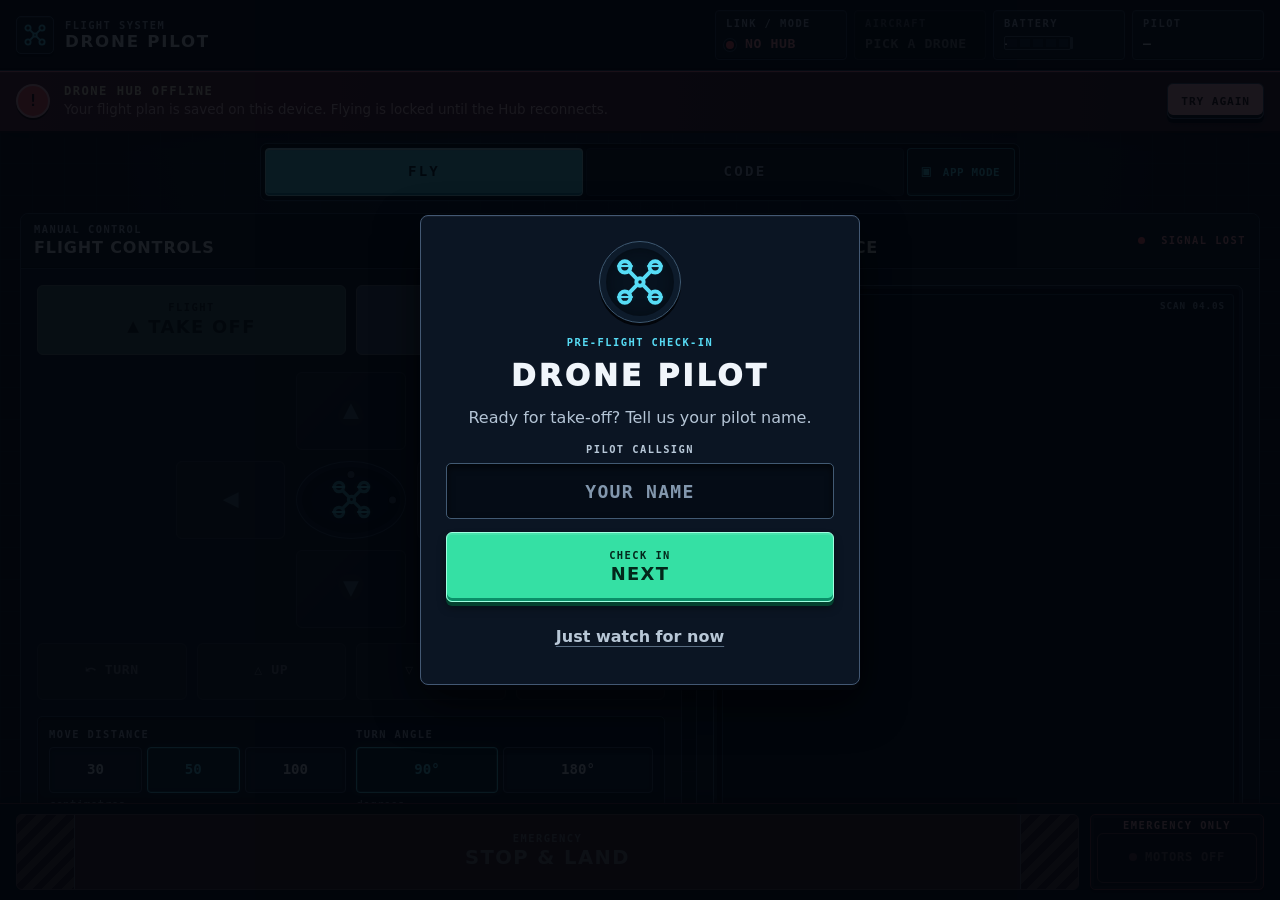
==== commit 48f9adcc: "App Mode PWA shell (prior session) + vendor Blockly 12.5.1 scaffolding PWA: manifest, service worker" ====
--- a/drone_hub/static/index.html
+++ b/drone_hub/static/index.html
@@ -6,10 +6,14 @@
 <meta name="mobile-web-app-capable" content="yes">
 <meta name="apple-mobile-web-app-capable" content="yes">
 <meta name="apple-mobile-web-app-status-bar-style" content="black-translucent">
+<meta name="apple-mobile-web-app-title" content="Drone Pilot">
+<meta name="format-detection" content="telephone=no">
+<meta name="description" content="Build block-code flight plans and safely control CoDrone EDU drones through the classroom Drone Hub.">
 <meta name="theme-color" content="#070d18">
 <title>Drone Pilot</title>
-<link rel="icon" href="icon.png">
-<link rel="apple-touch-icon" href="icon.png">
+<link rel="manifest" href="/manifest.webmanifest">
+<link rel="icon" href="/pwa-icon.svg" type="image/svg+xml">
+<link rel="apple-touch-icon" href="/icon.png" sizes="180x180">
 <link rel="stylesheet" href="style.css">
 </head>
 <body>
@@ -78,6 +82,24 @@
   </div>
 </div>
 
+<!-- App-mode setup sheet -->
+<div id="installOverlay" class="overlay hidden" role="dialog" aria-modal="true" aria-labelledby="installTitle" aria-describedby="installCopy">
+  <div class="join-card install-card">
+    <div class="app-icon-preview" aria-hidden="true">
+      <svg viewBox="0 0 24 24"><use href="#quadMark"/></svg>
+    </div>
+    <span class="overlay-kicker">FULL-SCREEN APP MODE</span>
+    <h1 id="installTitle">PUT DRONE PILOT ON YOUR HOME SCREEN</h1>
+    <p id="installCopy">It will open in its own window, without Safari controls around the flight console.</p>
+    <ol class="install-steps">
+      <li><span class="step-number">1</span><span><strong>Tap Safari's Share button</strong><small>The square with the arrow pointing up.</small></span></li>
+      <li><span class="step-number">2</span><span><strong>Choose Add to Home Screen</strong><small>You may need to tap More first.</small></span></li>
+      <li><span class="step-number">3</span><span><strong>Turn on Open as Web App</strong><small>Tap Add, then launch Drone Pilot from its new icon.</small></span></li>
+    </ol>
+    <button id="closeInstallBtn" class="btn-big btn-go hardware-key" type="button"><span class="key-label">SETUP GUIDE</span><span class="key-value">GOT IT</span></button>
+  </div>
+</div>
+
 <header class="instrument-strip">
   <div class="title brand-lockup">
     <svg class="logo" viewBox="0 0 24 24" aria-hidden="true"><use href="#quadMark"/></svg>
@@ -95,11 +117,21 @@
   </div>
 </header>
 
+<section id="connectionBanner" class="connection-banner hidden" role="alert" aria-live="assertive">
+  <span class="connection-symbol" aria-hidden="true">!</span>
+  <span class="connection-copy">
+    <strong>DRONE HUB OFFLINE</strong>
+    <span>Your flight plan is saved on this device. Flying is locked until the Hub reconnects.</span>
+  </span>
+  <button id="retryConnectionBtn" class="connection-retry hardware-key" type="button">TRY AGAIN</button>
+</section>
+
 <div id="nowBar" class="now-bar hidden" role="status" aria-live="polite"></div>
 
-<nav class="tabs">
-  <button id="tabFly" class="tab active">FLY</button>
-  <button id="tabCode" class="tab">CODE</button>
+<nav class="tabs" aria-label="App screen">
+  <button id="tabFly" class="tab active" type="button" aria-selected="true">FLY</button>
+  <button id="tabCode" class="tab" type="button" aria-selected="false">CODE</button>
+  <button id="installBtn" class="app-mode-tab hidden" type="button" aria-label="Set up full-screen app mode"><span aria-hidden="true">▣</span> APP MODE</button>
 </nav>
 
 <!-- ============ FLY ============ -->
@@ -193,89 +225,69 @@
 
 <!-- ============ CODE ============ -->
 <main id="codePage" class="page hidden">
-  <div class="level-bar" role="group" aria-label="Training level">
-    <span class="level-label"><span>TRAINING</span>LEVEL</span>
-    <button class="level-btn hardware-key" data-level="1" aria-label="Training level 1">01</button>
-    <button class="level-btn hardware-key" data-level="2" aria-label="Training level 2">02</button>
-    <button class="level-btn hardware-key" data-level="3" aria-label="Training level 3">03</button>
-    <button class="level-btn hardware-key" data-level="4" aria-label="Training level 4">04</button>
-    <button class="level-btn hardware-key" data-level="5" aria-label="Training level 5">05</button>
-  </div>
-
-  <div class="fly-grid">
-    <section class="panel code-builder">
-      <div class="panel-heading">
-        <div><span class="panel-kicker">COMMAND LIBRARY</span><h2>BUILD YOUR FLIGHT</h2></div>
-        <span class="panel-code" aria-hidden="true">PROG-01</span>
-      </div>
-      <p class="panel-instruction">Tap blocks to add them to your flight plan.</p>
-      <div class="palette" id="palette">
-        <button class="block b-go" data-block="takeoff" data-min-level="1">🛫<span class="bw"> Take off</span></button>
-        <button class="block b-move" data-block="forward" data-min-level="1">⬆️<span class="bw"> Forward</span></button>
-        <button class="block b-move" data-block="back" data-min-level="1">⬇️<span class="bw"> Backward</span></button>
-        <button class="block b-turn" data-block="turn_left" data-min-level="1">↩️<span class="bw"> Turn left</span></button>
-        <button class="block b-turn" data-block="turn_right" data-min-level="1">↪️<span class="bw"> Turn right</span></button>
-        <button class="block b-fun" data-block="flip" data-min-level="1">🤸<span class="bw"> Flip</span></button>
-        <button class="block b-fun" data-block="led" data-min-level="1">🌈<span class="bw"> Light</span></button>
-        <button class="block b-land" data-block="land" data-min-level="1">🛬<span class="bw"> Land</span></button>
-        <button class="block b-move" data-block="left" data-min-level="2">⬅️<span class="bw"> Slide left</span></button>
-        <button class="block b-move" data-block="right" data-min-level="2">➡️<span class="bw"> Slide right</span></button>
-        <button class="block b-move" data-block="up" data-min-level="2">🔼<span class="bw"> Up</span></button>
-        <button class="block b-move" data-block="down" data-min-level="2">🔽<span class="bw"> Down</span></button>
-        <button class="block b-fun" data-block="hover" data-min-level="2">⏱️<span class="bw"> Wait</span></button>
-        <button class="block b-repeat" data-block="repeat_start" data-min-level="4">🔁<span class="bw"> Repeat</span></button>
-        <button class="block b-repeat" data-block="repeat_end" data-min-level="4">🏁<span class="bw"> End repeat</span></button>
-      </div>
-
-      <div class="row settings" id="codeSettings" data-min-level="3">
-        <div class="setting" role="group" aria-labelledby="codeDistanceLabel">
-          <label id="codeDistanceLabel">MOVE DISTANCE</label>
-          <div class="chips-row" id="codeDistChips">
-            <button class="chip-btn" data-dist="30">30</button>
-            <button class="chip-btn active" data-dist="50">50</button>
-            <button class="chip-btn" data-dist="100">100</button>
-          </div>
-        </div>
-        <div class="setting" role="group" aria-labelledby="codeTurnLabel">
-          <label id="codeTurnLabel">TURN ANGLE</label>
-          <div class="chips-row" id="codeTurnChips">
-            <button class="chip-btn active" data-deg="90">90&deg;</button>
-            <button class="chip-btn" data-deg="180">180&deg;</button>
-          </div>
-        </div>
-        <div class="setting" id="repeatSetting" data-min-level="4" role="group" aria-labelledby="repeatLabel">
-          <label id="repeatLabel">REPEAT COUNT</label>
-          <div class="chips-row" id="repeatChips">
-            <button class="chip-btn active" data-rep="2">&times;2</button>
-            <button class="chip-btn" data-rep="3">&times;3</button>
-            <button class="chip-btn" data-rep="5">&times;5</button>
-          </div>
-        </div>
-      </div>
-      <p class="hint" id="levelHint"></p>
+  <section class="level-deck" aria-labelledby="levelTitle">
+    <div class="level-deck-copy">
+      <span class="panel-kicker">BLOCK FLIGHT SCHOOL</span>
+      <h2 id="levelTitle">Choose your coding level</h2>
+      <p>Higher levels add detail without taking earlier blocks away. Switch levels any time&mdash;your flight plan stays together.</p>
+    </div>
+    <div class="level-bar" role="group" aria-label="Coding level">
+      <button class="level-btn hardware-key" data-level="1" aria-label="Level 1: Pictures"><span class="level-number">1</span><span class="level-name">Pictures</span></button>
+      <button class="level-btn hardware-key" data-level="2" aria-label="Level 2: Sequences"><span class="level-number">2</span><span class="level-name">Sequences</span></button>
+      <button class="level-btn hardware-key" data-level="3" aria-label="Level 3: Controls"><span class="level-number">3</span><span class="level-name">Controls</span></button>
+      <button class="level-btn hardware-key" data-level="4" aria-label="Level 4: Sensors"><span class="level-number">4</span><span class="level-name">Sensors</span></button>
+      <button class="level-btn hardware-key" data-level="5" aria-label="Level 5: Python"><span class="level-number">5</span><span class="level-name">Python</span></button>
+    </div>
+    <div class="level-status" aria-live="polite">
+      <span id="levelPill" class="level-pill">LEVEL 1</span>
+      <span id="levelHint"></span>
+    </div>
+  </section>
+
+  <section class="blockly-shell" aria-label="Block coding editor">
+    <nav id="categoryRail" class="category-rail" aria-label="Block categories"></nav>
+
+    <section class="toolbox-pane" aria-labelledby="toolboxTitle">
+      <header class="toolbox-heading">
+        <span id="toolboxIcon" class="toolbox-icon" aria-hidden="true">↗</span>
+        <div><span class="panel-kicker">TOOLBOX</span><h2 id="toolboxTitle">Flight</h2></div>
+      </header>
+      <p id="toolboxHelp" class="toolbox-help">Drag a block into your flight plan. With a keyboard, focus it and press Enter.</p>
+      <div class="palette" id="palette"></div>
     </section>
 
-    <section class="panel flight-plan-panel">
-      <div class="panel-heading">
-        <div><span class="panel-kicker">PROGRAM SEQUENCE</span><h2>FLIGHT PLAN</h2></div>
-        <span class="panel-code" aria-hidden="true">PLAN-01</span>
-      </div>
-      <ol id="programList" class="program"></ol>
-      <p id="programEmpty" class="hint">Your flight plan is empty. Tap blocks on the left to add steps, then press RUN!</p>
+    <section class="workspace-pane" aria-labelledby="workspaceTitle">
+      <header class="workspace-heading">
+        <div>
+          <span class="panel-kicker">PROGRAM WORKSPACE</span>
+          <h2 id="workspaceTitle">My flight plan</h2>
+        </div>
+        <span class="workspace-meta">
+          <span id="saveStatus" class="save-status" role="status" aria-live="polite">SAVED ON THIS DEVICE</span>
+          <span id="blockCount" class="block-count">0 / 30 BLOCKS</span>
+        </span>
+      </header>
+      <div class="workspace-tip"><span aria-hidden="true">✦</span> Mix blocks from every unlocked level. Drag the dotted grip to reorder, or use the arrow buttons.</div>
+      <ol id="programList" class="program block-workspace" aria-label="Flight plan blocks"></ol>
+      <div id="programEmpty" class="workspace-empty">
+        <span class="empty-drone" aria-hidden="true">✣</span>
+        <strong>Build your first flight</strong>
+          <span>Choose a category, then drag a block here.</span>
+      </div>
       <div class="row program-actions">
-        <button id="runBtn" class="btn-big btn-go half hardware-key"><span class="key-label">EXECUTE PLAN</span><span class="key-value">RUN</span></button>
-        <button id="clearBtn" class="btn-mid half hardware-key">CLEAR</button>
+        <button id="runBtn" class="btn-big btn-go half hardware-key"><span class="key-label">EXECUTE PLAN</span><span class="key-value">▶ RUN FLIGHT</span></button>
+        <button id="clearBtn" class="btn-mid half hardware-key">CLEAR PLAN</button>
       </div>
       <div id="pythonPanel" class="python-panel terminal-window hidden">
         <div class="terminal-titlebar">
           <span class="terminal-lights" aria-hidden="true"><i></i><i></i><i></i></span>
           <span class="terminal-filename">mission.py</span>
-          <span class="terminal-language">PYTHON</span>
+          <span class="terminal-language">LIVE PYTHON</span>
         </div>
         <pre id="pythonCode" aria-label="Python code for this flight plan"></pre>
       </div>
     </section>
-  </div>
+  </section>
 </main>
 
 <footer class="emergency-bar">
@@ -289,6 +301,9 @@
 
 <div id="toast" class="toast hidden" role="status" aria-live="polite"></div>
 
+<script src="blockly.min.js"></script>
 <script src="app.js"></script>
+<script src="blocks-data.js"></script>
+<script src="editor.js"></script>
 </body>
 </html>
--- a/drone_hub/static/style.css
+++ b/drone_hub/static/style.css
@@ -34,16 +34,22 @@
 }
 
 html {
-  min-height: 100%;
+  width: 100%;
+  height: 100%;
+  overflow: hidden;
   background: var(--bg);
+  overscroll-behavior: none;
 }
 
 body {
-  min-height: 100vh;
-  min-height: 100svh;
+  width: 100%;
+  height: 100vh;
+  height: 100dvh;
+  min-height: 0;
   display: flex;
   flex-direction: column;
-  overflow-x: hidden;
+  overflow: hidden;
+  overscroll-behavior: none;
   color: var(--ink);
   background-color: var(--bg);
   background-image:
@@ -78,6 +84,7 @@
   color: var(--ink);
   cursor: pointer;
   touch-action: manipulation;
+  -webkit-touch-callout: none;
   -webkit-appearance: none;
   appearance: none;
   transition:
@@ -88,6 +95,14 @@
     color 180ms var(--ease-out);
 }
 
+button:disabled {
+  cursor: not-allowed;
+  opacity: 0.46;
+  filter: saturate(0.45);
+  transform: none !important;
+  box-shadow: none;
+}
+
 button:focus-visible,
 input:focus-visible,
 summary:focus-visible {
@@ -99,6 +114,7 @@
 .instrument-strip {
   position: relative;
   z-index: 10;
+  flex: 0 0 auto;
   width: 100%;
   display: flex;
   align-items: center;
@@ -187,6 +203,80 @@
   justify-content: flex-end;
   gap: 7px;
   flex-wrap: wrap;
+}
+
+.install-chip {
+  color: var(--cyan);
+  border-color: rgba(87, 220, 245, 0.68);
+  box-shadow: inset 0 -2px 0 rgba(87, 220, 245, 0.12);
+}
+
+.connection-banner {
+  position: relative;
+  z-index: 9;
+  flex: 0 0 auto;
+  display: flex;
+  align-items: center;
+  gap: 14px;
+  width: 100%;
+  padding: 11px max(16px, env(safe-area-inset-right)) 11px max(16px, env(safe-area-inset-left));
+  color: #fff4d8;
+  background: linear-gradient(90deg, #63283a, #3d1e2b);
+  border-top: 1px solid #ff7b91;
+  border-bottom: 2px solid #160b10;
+  box-shadow: inset 0 1px rgba(255, 255, 255, 0.08), 0 4px 18px rgba(0, 0, 0, 0.3);
+}
+
+.connection-symbol {
+  display: grid;
+  place-items: center;
+  width: 34px;
+  height: 34px;
+  flex: none;
+  color: #1d0b11;
+  background: var(--stop);
+  border: 2px solid #ffbdc8;
+  border-radius: 50%;
+  font-family: var(--mono);
+  font-weight: 900;
+  box-shadow: 0 2px 0 #210a0f;
+}
+
+.connection-copy {
+  min-width: 0;
+  display: grid;
+  gap: 1px;
+  flex: 1;
+}
+
+.connection-copy strong {
+  font-family: var(--mono);
+  font-size: 0.76rem;
+  letter-spacing: 0.12em;
+}
+
+.connection-copy span {
+  color: #f0c7cf;
+  font-size: 0.84rem;
+}
+
+.connection-retry {
+  min-height: 36px;
+  padding: 7px 13px;
+  flex: none;
+  color: #241014;
+  background: #ffb5c2;
+  border: 1px solid #ffd8df;
+  border-radius: var(--radius-key);
+  font-family: var(--mono);
+  font-size: 0.7rem;
+  font-weight: 850;
+  letter-spacing: 0.08em;
+  box-shadow: 0 3px 0 #251016;
+}
+
+.hub-offline .emergency-bar {
+  border-top-color: #552632;
 }
 
 .chip.readout {
@@ -447,6 +537,7 @@
 .now-bar {
   position: relative;
   z-index: 8;
+  flex: 0 0 auto;
   margin: 9px 16px 0;
   padding: 10px 14px;
   color: #ffe0a1;
@@ -465,10 +556,11 @@
 /* Cockpit mode switch */
 .tabs {
   position: relative;
+  flex: 0 0 auto;
   width: calc(100% - 32px);
   max-width: 760px;
   display: grid;
-  grid-template-columns: 1fr 1fr;
+  grid-template-columns: minmax(0, 1fr) minmax(0, 1fr) auto;
   gap: 3px;
   margin: 10px auto 12px;
   padding: 4px;
@@ -504,13 +596,48 @@
   transform: translateY(1px);
 }
 
+.app-mode-tab {
+  min-width: 108px;
+  min-height: 48px;
+  padding: 9px 12px;
+  color: var(--cyan);
+  background: #0a1421;
+  border: 1px solid rgba(87, 220, 245, 0.58);
+  border-radius: 4px;
+  box-shadow: inset 0 -2px 0 rgba(87, 220, 245, 0.12);
+  font-family: var(--mono);
+  font-size: 0.68rem;
+  font-weight: 850;
+  letter-spacing: 0.06em;
+  white-space: nowrap;
+}
+
+.app-mode-tab span {
+  margin-right: 4px;
+  font-size: 0.95rem;
+}
+
+.app-mode-tab:active {
+  transform: translateY(1px);
+  background: #102035;
+}
+
+body.standalone-mode .tabs {
+  grid-template-columns: minmax(0, 1fr) minmax(0, 1fr);
+}
+
 /* Layout and instrument modules */
 .page {
   width: 100%;
-  flex: 1;
+  min-height: 0;
+  flex: 1 1 auto;
+  overflow-x: hidden;
+  overflow-y: auto;
+  overscroll-behavior-y: contain;
+  -webkit-overflow-scrolling: touch;
   padding:
     0 max(16px, env(safe-area-inset-right))
-    calc(126px + env(safe-area-inset-bottom))
+    max(14px, env(safe-area-inset-bottom))
     max(16px, env(safe-area-inset-left));
 }
 
@@ -1315,13 +1442,1029 @@
   -webkit-user-select: text;
 }
 
+/* Progressive block editor: Ozobot-inspired level ladder and category toolbox */
+#codePage {
+  --editor-bg: #111722;
+  --editor-panel: #171e2a;
+  --editor-header: #2b3444;
+  display: flex;
+  flex-direction: column;
+  overflow-x: clip;
+}
+
+.level-deck {
+  width: 100%;
+  max-width: 1440px;
+  display: grid;
+  grid-template-columns: minmax(250px, 0.65fr) minmax(520px, 1.35fr);
+  gap: 12px 20px;
+  align-items: center;
+  margin: 0 auto 14px;
+  padding: 14px 16px;
+  background: linear-gradient(135deg, #172234, #0c1522 72%);
+  border: 1px solid #33465e;
+  border-radius: 10px;
+  box-shadow: inset 0 1px 0 rgba(255, 255, 255, 0.045), 0 4px 0 #02050a;
+}
+
+.level-deck-copy h2 {
+  margin: 3px 0 4px;
+  font-size: 1.18rem;
+  letter-spacing: 0.02em;
+}
+
+.level-deck-copy p {
+  max-width: 520px;
+  color: #aebed1;
+  font-size: 0.8rem;
+  line-height: 1.45;
+}
+
+.level-deck .level-bar {
+  max-width: none;
+  display: grid;
+  grid-template-columns: repeat(5, minmax(76px, 1fr));
+  gap: 8px;
+  margin: 0;
+  padding: 0;
+  background: transparent;
+  border: 0;
+  box-shadow: none;
+}
+
+.level-deck .level-btn {
+  position: relative;
+  min-width: 0;
+  min-height: 64px;
+  display: flex;
+  align-items: center;
+  justify-content: center;
+  flex-direction: column;
+  gap: 1px;
+  padding: 6px 4px 9px;
+  color: #9fb2c7;
+  background: #273449;
+  border: 1px solid #40536c;
+  border-radius: 7px;
+  text-shadow: none;
+}
+
+.level-deck .level-btn::after {
+  position: absolute;
+  right: 8px;
+  bottom: -5px;
+  left: 8px;
+  height: 4px;
+  content: "";
+  background: #43556b;
+  border-radius: 4px;
+}
+
+.level-deck .level-btn.complete::after,
+.level-deck .level-btn.active::after {
+  background: #16c6d4;
+}
+
+.level-deck .level-btn.active {
+  color: #071721;
+  background: #39d5df;
+  border-color: #abfbff;
+  box-shadow: inset 0 1px 0 rgba(255, 255, 255, 0.6), 0 0 14px rgba(57, 213, 223, 0.24);
+}
+
+.level-number {
+  font-family: var(--mono);
+  font-size: 1.55rem;
+  font-weight: 900;
+  line-height: 1;
+}
+
+.level-name {
+  overflow: hidden;
+  max-width: 100%;
+  font-size: 0.58rem;
+  font-weight: 850;
+  letter-spacing: 0.06em;
+  text-overflow: ellipsis;
+  text-transform: uppercase;
+}
+
+.level-status {
+  grid-column: 1 / -1;
+  min-height: 33px;
+  display: flex;
+  align-items: center;
+  gap: 10px;
+  padding: 6px 10px;
+  color: #c9d5e2;
+  background: rgba(3, 9, 16, 0.56);
+  border: 1px solid #293b51;
+  border-radius: 5px;
+  font-size: 0.78rem;
+}
+
+.level-pill {
+  flex: none;
+  padding: 3px 7px;
+  color: #05212a;
+  background: #52dceb;
+  border-radius: 3px;
+  font-family: var(--mono);
+  font-size: 0.65rem;
+  font-weight: 900;
+  letter-spacing: 0.08em;
+}
+
+.blockly-shell {
+  width: 100%;
+  max-width: 1440px;
+  min-height: 0;
+  flex: 1 1 auto;
+  display: grid;
+  grid-template-columns: 108px minmax(280px, 0.72fr) minmax(460px, 1.55fr);
+  margin: 0 auto;
+  overflow: hidden;
+  background: var(--editor-bg);
+  border: 1px solid #415169;
+  border-radius: 10px;
+  box-shadow: 0 5px 0 #02050a, 0 18px 40px rgba(0, 0, 0, 0.24);
+}
+
+.category-rail {
+  min-height: 0;
+  display: flex;
+  flex-direction: column;
+  overflow-x: hidden;
+  overflow-y: auto;
+  overscroll-behavior: contain;
+  -webkit-overflow-scrolling: touch;
+  background: #293345;
+  border-right: 2px solid #0b1019;
+}
+
+.category-button {
+  position: relative;
+  min-width: 0;
+  min-height: 72px;
+  display: grid;
+  grid-template-columns: 1fr auto;
+  grid-template-rows: 1fr auto;
+  place-items: center;
+  padding: 8px 7px 7px 11px;
+  color: var(--category-colour);
+  background: #2a3446;
+  border: 0;
+  border-bottom: 2px solid #151c28;
+  border-radius: 0;
+  box-shadow: inset 5px 0 0 var(--category-colour);
+  letter-spacing: 0;
+  text-shadow: none;
+}
+
+.category-button:hover:not(:disabled),
+.category-button.active {
+  background: #3b475c;
+}
+
+.category-button.active {
+  box-shadow: inset 8px 0 0 var(--category-colour), inset 0 0 0 1px rgba(255, 255, 255, 0.08);
+}
+
+.category-button.locked {
+  opacity: 0.34;
+  filter: grayscale(0.75);
+}
+
+.category-icon {
+  grid-column: 1 / -1;
+  font-size: 1.7rem;
+  font-weight: 900;
+  line-height: 1;
+}
+
+.category-name {
+  min-width: 0;
+  overflow: hidden;
+  font-size: 0.63rem;
+  font-weight: 850;
+  text-overflow: ellipsis;
+  text-transform: uppercase;
+}
+
+.category-count {
+  min-width: 18px;
+  padding: 1px 4px;
+  color: #dce7f2;
+  background: #121b28;
+  border-radius: 8px;
+  font-family: var(--mono);
+  font-size: 0.56rem;
+}
+
+.toolbox-pane,
+.workspace-pane {
+  min-width: 0;
+}
+
+.toolbox-pane {
+  min-height: 0;
+  display: flex;
+  flex-direction: column;
+  overflow: hidden;
+  padding-bottom: 18px;
+  background: #151b25;
+  border-right: 2px solid #070b11;
+}
+
+.toolbox-heading,
+.workspace-heading {
+  min-height: 66px;
+  display: flex;
+  align-items: center;
+  gap: 11px;
+  padding: 11px 15px;
+  background: var(--editor-header);
+  border-bottom: 2px solid #090d14;
+}
+
+.toolbox-heading h2,
+.workspace-heading h2 {
+  margin-top: 2px;
+  font-size: 1.05rem;
+  letter-spacing: 0.015em;
+  text-transform: none;
+}
+
+.toolbox-icon {
+  width: 42px;
+  height: 42px;
+  display: grid;
+  place-items: center;
+  flex: none;
+  background: #111722;
+  border: 1px solid #49566a;
+  border-radius: 8px;
+  font-size: 1.55rem;
+  font-weight: 900;
+}
+
+.toolbox-help {
+  margin: 12px 14px 6px;
+  color: #91a3b8;
+  font-size: 0.72rem;
+  line-height: 1.4;
+}
+
+.toolbox-pane .palette {
+  min-height: 0;
+  flex: 1 1 auto;
+  display: grid;
+  align-content: start;
+  grid-template-columns: 1fr;
+  gap: 13px;
+  overflow-x: hidden;
+  overflow-y: auto;
+  overscroll-behavior: contain;
+  -webkit-overflow-scrolling: touch;
+  padding: 10px 18px 20px 23px;
+}
+
+.palette-block {
+  --key-edge: rgba(0, 0, 0, 0.36);
+  --key-base: #080b11;
+  position: relative;
+  min-width: 0;
+  min-height: 58px;
+  display: grid;
+  grid-template-columns: 42px minmax(0, 1fr) auto;
+  align-items: center;
+  gap: 8px;
+  padding: 9px 8px 11px 12px;
+  color: #17202b;
+  background: var(--block-colour);
+  border: 1px solid rgba(255, 255, 255, 0.34);
+  border-radius: 12px 5px 5px 12px;
+  box-shadow: inset 0 1px 0 rgba(255, 255, 255, 0.32), 0 4px 0 color-mix(in srgb, var(--block-colour) 45%, #000);
+  letter-spacing: 0;
+  text-align: left;
+  text-shadow: none;
+  cursor: grab;
+  touch-action: none;
+  user-select: none;
+  -webkit-user-select: none;
+}
+
+.palette-block::before,
+.program-block::before {
+  position: absolute;
+  top: 50%;
+  left: -1px;
+  width: 15px;
+  height: 15px;
+  content: "";
+  background: #151b25;
+  border-radius: 50%;
+  transform: translate(-50%, -50%);
+}
+
+.palette-block::after,
+.program-block::after {
+  position: absolute;
+  bottom: -7px;
+  left: 25px;
+  width: 17px;
+  height: 13px;
+  content: "";
+  background: var(--block-colour);
+  border-radius: 0 0 50% 50%;
+}
+
+.palette-block:hover {
+  filter: brightness(1.08);
+  transform: translateY(-1px);
+}
+
+.palette-block:active {
+  filter: brightness(0.93);
+  transform: translateY(3px);
+}
+
+.palette-block.pointer-drag-source {
+  opacity: 0.42;
+  filter: saturate(0.65);
+  transform: none;
+}
+
+.palette-block.needs-drag {
+  animation: needs-drag 360ms ease-out;
+}
+
+.block-drag-ghost {
+  position: fixed !important;
+  z-index: 100;
+  right: auto !important;
+  bottom: auto !important;
+  max-width: min(320px, calc(100vw - 24px));
+  margin: 0 !important;
+  opacity: 0.94 !important;
+  filter: saturate(0.78) drop-shadow(0 12px 13px rgba(0, 0, 0, 0.48)) !important;
+  pointer-events: none;
+  transform: translate(-50%, -50%) rotate(-1.5deg) !important;
+  transition: border-color 120ms ease, filter 120ms ease;
+}
+
+.block-drag-ghost.can-connect {
+  border-color: #e8ffff;
+  filter: brightness(1.08) saturate(1) drop-shadow(0 0 10px rgba(87, 220, 245, 0.82)) !important;
+}
+
+body.block-dragging {
+  cursor: grabbing;
+  user-select: none;
+  -webkit-user-select: none;
+}
+
+@keyframes needs-drag {
+  0%, 100% { transform: translateX(0); }
+  30% { transform: translateX(6px); }
+  60% { transform: translateX(-4px); }
+}
+
+.palette-block-icon {
+  display: grid;
+  place-items: center;
+  font-size: 1.7rem;
+  font-weight: 900;
+  line-height: 1;
+}
+
+.palette-block-copy {
+  min-width: 0;
+  display: flex;
+  flex-direction: column;
+  line-height: 1.15;
+}
+
+.palette-block-copy strong {
+  font-size: 0.88rem;
+  font-weight: 850;
+}
+
+.palette-block-copy small {
+  margin-top: 3px;
+  overflow: hidden;
+  opacity: 0.72;
+  font-size: 0.62rem;
+  font-weight: 700;
+  text-overflow: ellipsis;
+  white-space: nowrap;
+}
+
+.block-level,
+.source-level {
+  padding: 3px 5px;
+  color: rgba(12, 19, 28, 0.75);
+  background: rgba(255, 255, 255, 0.44);
+  border: 1px solid rgba(0, 0, 0, 0.18);
+  border-radius: 4px;
+  font-family: var(--mono);
+  font-size: 0.55rem;
+  font-weight: 900;
+}
+
+.toolbox-pane .palette.icons-only {
+  grid-template-columns: repeat(2, minmax(76px, 1fr));
+  gap: 17px;
+}
+
+.toolbox-pane .palette.icons-only .palette-block {
+  min-width: 0;
+  min-height: 92px;
+  display: grid;
+  grid-template-columns: 1fr;
+  place-items: center;
+  padding: 13px;
+}
+
+.toolbox-pane .palette.icons-only .palette-block-icon {
+  font-size: 2.7rem;
+}
+
+.toolbox-pane .palette.icons-only .palette-block-copy,
+.toolbox-pane .palette.icons-only .block-level {
+  position: absolute;
+  width: 1px;
+  height: 1px;
+  overflow: hidden;
+  clip: rect(0 0 0 0);
+}
+
+.workspace-pane {
+  position: relative;
+  min-height: 0;
+  overflow-x: hidden;
+  overflow-y: auto;
+  overscroll-behavior: contain;
+  -webkit-overflow-scrolling: touch;
+  padding-bottom: 18px;
+  background-color: #171c26;
+  background-image:
+    linear-gradient(rgba(119, 147, 179, 0.035) 1px, transparent 1px),
+    linear-gradient(90deg, rgba(119, 147, 179, 0.035) 1px, transparent 1px),
+    radial-gradient(circle at 62% 40%, rgba(50, 70, 96, 0.2), transparent 48%);
+  background-size: 28px 28px, 28px 28px, auto;
+  transition: box-shadow 140ms ease;
+}
+
+.workspace-pane.is-drop-target {
+  box-shadow: inset 0 0 0 4px rgba(87, 220, 245, 0.78), inset 0 0 32px rgba(87, 220, 245, 0.12);
+}
+
+.workspace-heading {
+  justify-content: space-between;
+}
+
+.workspace-meta {
+  display: grid;
+  justify-items: end;
+  gap: 5px;
+  flex: none;
+}
+
+.save-status {
+  color: #76d9b4;
+  font-family: var(--mono);
+  font-size: 0.52rem;
+  font-weight: 800;
+  letter-spacing: 0.075em;
+}
+
+.save-status::before {
+  margin-right: 4px;
+  content: "✓";
+}
+
+.save-status.save-error {
+  color: var(--amber);
+}
+
+.save-status.save-error::before {
+  content: "!";
+}
+
+.block-count {
+  flex: none;
+  padding: 5px 8px;
+  color: #9fb1c6;
+  background: #151d29;
+  border: 1px solid #465468;
+  border-radius: 4px;
+  font-family: var(--mono);
+  font-size: 0.62rem;
+  font-weight: 800;
+}
+
+.workspace-tip {
+  margin: 12px 16px;
+  padding: 8px 10px;
+  color: #aec0d3;
+  background: rgba(17, 25, 37, 0.86);
+  border: 1px dashed #42546d;
+  border-radius: 5px;
+  font-size: 0.7rem;
+}
+
+.workspace-tip span {
+  margin-right: 5px;
+  color: #57dce9;
+}
+
+.block-workspace {
+  min-height: 300px;
+  gap: 9px;
+  padding: 5px 17px 10px 25px;
+}
+
+.block-workspace.drop-empty {
+  outline: 3px dashed #57dce9;
+  outline-offset: -10px;
+  background: rgba(87, 220, 245, 0.08);
+}
+
+.block-workspace .program-block {
+  position: relative;
+  min-height: 58px;
+  display: grid;
+  grid-template-columns: 32px 42px minmax(160px, 1fr) auto auto;
+  align-items: center;
+  gap: 8px;
+  padding: 8px 8px 10px 9px;
+  color: #17202b;
+  background: var(--block-colour);
+  border: 1px solid rgba(255, 255, 255, 0.33);
+  border-radius: 12px 5px 5px 12px;
+  box-shadow: inset 0 1px 0 rgba(255, 255, 255, 0.28), 0 3px 0 color-mix(in srgb, var(--block-colour) 44%, #000);
+  font-weight: 750;
+}
+
+.block-workspace .program-block::before {
+  background: #171c26;
+}
+
+.block-workspace .program-block.nested {
+  width: calc(100% - 30px);
+  margin-left: 30px;
+}
+
+.block-workspace .program-block.repeat-cap {
+  border-radius: 15px 5px 5px 15px;
+}
+
+.block-workspace .program-block.running {
+  color: #102028;
+  background: var(--block-colour);
+  border-color: #fff;
+  outline: 3px solid rgba(87, 220, 245, 0.55);
+}
+
+.block-workspace .program-block.dragging {
+  opacity: 0.44;
+}
+
+.block-workspace .program-block.touch-dragging {
+  z-index: 3;
+  opacity: 0.62;
+  outline: 3px solid rgba(87, 220, 245, 0.86);
+}
+
+.block-workspace .program-block.just-connected {
+  z-index: 4;
+  animation: block-connect 520ms cubic-bezier(0.22, 1.45, 0.5, 1);
+}
+
+.block-workspace .program-block.just-connected::after {
+  box-shadow: 0 0 0 3px #57dce9, 0 0 14px rgba(87, 220, 245, 0.86);
+}
+
+.connection-click {
+  position: absolute;
+  z-index: 6;
+  top: -12px;
+  right: 8px;
+  padding: 3px 7px;
+  color: #05202a;
+  background: #85f4ff;
+  border: 2px solid #fff;
+  border-radius: 10px;
+  box-shadow: 0 3px 0 #176675, 0 0 12px rgba(87, 220, 245, 0.78);
+  font-family: var(--mono);
+  font-size: 0.58rem;
+  font-weight: 950;
+  letter-spacing: 0.08em;
+  pointer-events: none;
+  animation: connection-click 620ms ease-out both;
+}
+
+@keyframes block-connect {
+  0% { opacity: 0.45; transform: translateY(-12px) scale(0.97); }
+  55% { opacity: 1; transform: translateY(4px) scale(1.01); }
+  100% { transform: translateY(0) scale(1); }
+}
+
+@keyframes connection-click {
+  0% { opacity: 0; transform: scale(0.6) rotate(-8deg); }
+  28% { opacity: 1; transform: scale(1.08) rotate(2deg); }
+  75% { opacity: 1; }
+  100% { opacity: 0; transform: translateY(-8px) scale(0.94); }
+}
+
+.block-workspace .program-block.drop-before {
+  border-top-color: #fff;
+  box-shadow: 0 -5px 0 #57dce9, 0 3px 0 color-mix(in srgb, var(--block-colour) 44%, #000);
+}
+
+.block-workspace .program-block.drop-after {
+  border-bottom-color: #fff;
+  box-shadow: 0 5px 0 #57dce9, 0 3px 0 color-mix(in srgb, var(--block-colour) 44%, #000);
+}
+
+.drag-handle {
+  align-self: stretch;
+  min-width: 30px;
+  min-height: 38px;
+  display: grid;
+  place-items: center;
+  color: #1a3141;
+  background: rgba(255, 255, 255, 0.26);
+  border: 1px solid rgba(10, 28, 40, 0.32);
+  border-radius: 5px;
+  opacity: 0.82;
+  cursor: grab;
+  font-size: 1.1rem;
+  touch-action: none;
+  user-select: none;
+  -webkit-user-select: none;
+}
+
+.drag-handle:active {
+  cursor: grabbing;
+  opacity: 1;
+}
+
+body.touch-reordering {
+  cursor: grabbing;
+  user-select: none;
+  -webkit-user-select: none;
+}
+
+.program-block-icon {
+  display: grid;
+  place-items: center;
+  font-size: 1.7rem;
+  font-weight: 900;
+}
+
+.program-block-main {
+  min-width: 0;
+  display: flex;
+  align-items: center;
+  flex-wrap: wrap;
+  gap: 6px 10px;
+}
+
+.block-title {
+  font-size: 0.9rem;
+  font-weight: 850;
+  line-height: 1.15;
+}
+
+.program-fields {
+  display: flex;
+  align-items: center;
+  flex-wrap: wrap;
+  gap: 5px;
+}
+
+.inline-field {
+  display: inline-flex;
+  align-items: center;
+  gap: 4px;
+  font-size: 0.73rem;
+  font-weight: 750;
+  white-space: nowrap;
+}
+
+.inline-field input,
+.inline-field select {
+  min-width: 58px;
+  height: 34px;
+  padding: 4px 7px;
+  color: #13202a;
+  background: rgba(255, 255, 255, 0.72);
+  border: 1px solid rgba(19, 32, 42, 0.65);
+  border-radius: 5px;
+  font-family: inherit;
+  font-weight: 850;
+  text-shadow: none;
+}
+
+.inline-field input[type="number"] {
+  width: 67px;
+}
+
+.inline-field input[type="color"] {
+  width: 44px;
+  min-width: 44px;
+  padding: 3px;
+}
+
+.program-controls {
+  display: flex;
+  gap: 3px;
+}
+
+.block-workspace .program-block .program-controls button {
+  width: 34px;
+  min-width: 34px;
+  height: 34px;
+  min-height: 34px;
+  margin: 0;
+  padding: 0;
+  color: #17202b;
+  background: rgba(255, 255, 255, 0.43);
+  border: 1px solid rgba(0, 0, 0, 0.28);
+  border-radius: 4px;
+  font-size: 0.84rem;
+  text-shadow: none;
+}
+
+.block-workspace .program-block .program-controls button:last-child {
+  color: #6e1020;
+}
+
+.block-workspace .program-block.is-picture {
+  width: min(225px, 100%);
+  grid-template-columns: 32px 54px 1fr auto;
+  min-height: 76px;
+}
+
+.block-workspace .program-block.is-picture .program-block-icon {
+  font-size: 2.45rem;
+}
+
+.block-workspace .program-block.is-picture .block-title,
+.block-workspace .program-block.is-picture .source-level {
+  position: absolute;
+  width: 1px;
+  height: 1px;
+  overflow: hidden;
+  clip: rect(0 0 0 0);
+}
+
+.block-workspace .program-block.is-picture .program-controls {
+  grid-column: 3 / -1;
+  justify-self: end;
+}
+
+.workspace-empty {
+  min-height: 250px;
+  display: flex;
+  align-items: center;
+  justify-content: center;
+  flex-direction: column;
+  gap: 4px;
+  margin: 4px 18px 15px;
+  color: #71869d;
+  border: 2px dashed #34455b;
+  border-radius: 9px;
+  text-align: center;
+}
+
+.workspace-empty strong {
+  color: #aebfd0;
+  font-size: 0.92rem;
+}
+
+.workspace-empty span:last-child {
+  font-size: 0.72rem;
+}
+
+.empty-drone {
+  color: #4f6c84;
+  font-size: 2.7rem;
+}
+
+.workspace-pane .program-actions,
+.workspace-pane .python-panel {
+  margin-right: 17px;
+  margin-left: 17px;
+}
+
+.workspace-pane .program-actions {
+  position: relative;
+  z-index: 2;
+}
+
+@media (max-width: 1040px) {
+  .blockly-shell {
+    grid-template-columns: 88px minmax(250px, 0.72fr) minmax(390px, 1.35fr);
+  }
+
+  .category-name {
+    font-size: 0.55rem;
+  }
+
+  .block-workspace .program-block {
+    grid-template-columns: 18px 36px minmax(120px, 1fr) auto;
+  }
+
+  .block-workspace .program-block > .source-level {
+    display: none;
+  }
+
+  .program-controls {
+    grid-column: 3 / -1;
+    justify-self: end;
+  }
+}
+
+@media (max-width: 900px) {
+  #codePage {
+    display: block;
+  }
+
+  .level-deck {
+    grid-template-columns: minmax(0, 1fr);
+  }
+
+  .level-deck-copy,
+  .level-deck .level-bar,
+  .level-status {
+    min-width: 0;
+  }
+
+  .level-deck .level-bar {
+    grid-template-columns: repeat(5, minmax(0, 1fr));
+    overflow-x: hidden;
+    padding: 0 0 7px;
+  }
+
+  .level-status {
+    grid-column: 1;
+  }
+
+  .blockly-shell {
+    min-height: auto;
+    grid-template-columns: minmax(0, 1fr);
+    overflow: visible;
+  }
+
+  .category-rail {
+    position: sticky;
+    z-index: 6;
+    top: 0;
+    min-width: 0;
+    overflow-x: auto;
+    overflow-y: hidden;
+    flex-direction: row;
+    border-right: 0;
+    border-bottom: 2px solid #0b1019;
+  }
+
+  .category-button {
+    min-width: 86px;
+    min-height: 70px;
+    flex: 0 0 86px;
+    box-shadow: inset 0 5px 0 var(--category-colour);
+  }
+
+  .category-button.active {
+    box-shadow: inset 0 8px 0 var(--category-colour), inset 0 0 0 1px rgba(255, 255, 255, 0.08);
+  }
+
+  .toolbox-pane {
+    display: block;
+    overflow: visible;
+    border-right: 0;
+    border-bottom: 2px solid #070b11;
+  }
+
+  .toolbox-pane .palette:not(.icons-only) {
+    grid-template-columns: repeat(2, minmax(0, 1fr));
+  }
+
+  .toolbox-pane .palette {
+    overflow: visible;
+  }
+
+  .workspace-pane {
+    min-height: 520px;
+    overflow: visible;
+  }
+
+  .block-workspace .program-block,
+  .block-workspace .program-block.is-picture {
+    grid-template-columns: 44px 42px minmax(0, 1fr) auto;
+  }
+
+  .drag-handle {
+    min-width: 44px;
+    min-height: 44px;
+    font-size: 1.3rem;
+  }
+}
+
+@media (max-width: 480px) {
+  .level-deck {
+    padding: 12px;
+  }
+
+  .level-deck-copy p {
+    font-size: 0.74rem;
+  }
+
+  .level-deck .level-bar {
+    grid-template-columns: repeat(5, minmax(0, 1fr));
+    gap: 5px;
+    overflow-x: hidden;
+  }
+
+  .level-deck .level-btn {
+    min-width: 0;
+    min-height: 58px;
+  }
+
+  .level-name {
+    display: none;
+  }
+
+  .level-status {
+    align-items: flex-start;
+    flex-direction: column;
+  }
+
+  .toolbox-pane .palette:not(.icons-only) {
+    grid-template-columns: 1fr;
+  }
+
+  .toolbox-pane .palette.icons-only {
+    grid-template-columns: repeat(2, minmax(0, 1fr));
+  }
+
+  .workspace-tip {
+    line-height: 1.35;
+  }
+
+  .block-workspace {
+    padding-right: 12px;
+    padding-left: 21px;
+  }
+
+  .block-workspace .program-block,
+  .block-workspace .program-block.is-picture {
+    width: 100%;
+    grid-template-columns: 44px 38px minmax(0, 1fr);
+    gap: 6px;
+  }
+
+  .block-workspace .program-block.nested {
+    width: calc(100% - 18px);
+    margin-left: 18px;
+  }
+
+  .program-block-main {
+    align-items: flex-start;
+    flex-direction: column;
+  }
+
+  .program-fields {
+    gap: 4px;
+  }
+
+  .program-controls,
+  .block-workspace .program-block.is-picture .program-controls {
+    grid-column: 2 / -1;
+  }
+
+  .block-workspace .program-block.is-picture .program-block-icon {
+    font-size: 2rem;
+  }
+
+  .workspace-pane .program-actions {
+    align-items: stretch;
+    flex-direction: column;
+  }
+
+  .workspace-pane .program-actions .half {
+    width: 100%;
+  }
+}
+
 /* Emergency footer */
 .emergency-bar {
-  position: fixed;
+  position: relative;
   z-index: 30;
-  right: 0;
-  bottom: 0;
-  left: 0;
+  flex: 0 0 auto;
   display: grid;
   grid-template-columns: minmax(0, 1fr) auto;
   align-items: stretch;
@@ -1436,6 +2579,8 @@
   align-items: center;
   justify-content: center;
   overflow-y: auto;
+  overscroll-behavior: contain;
+  -webkit-overflow-scrolling: touch;
   padding:
     max(20px, env(safe-area-inset-top))
     max(20px, env(safe-area-inset-right))
@@ -1460,6 +2605,76 @@
   text-align: center;
 }
 
+.install-card {
+  width: min(100%, 520px);
+}
+
+.app-icon-preview {
+  width: 76px;
+  height: 76px;
+  display: grid;
+  place-items: center;
+  align-self: center;
+  color: var(--cyan);
+  background: linear-gradient(145deg, #14253b, #07111d);
+  border: 1px solid #57708d;
+  border-radius: 18px;
+  box-shadow: inset 0 1px 0 rgba(255, 255, 255, 0.09), 0 5px 0 #02050a;
+}
+
+.app-icon-preview svg {
+  width: 50px;
+  height: 50px;
+}
+
+.install-steps {
+  display: grid;
+  gap: 9px;
+  list-style: none;
+  text-align: left;
+}
+
+.install-steps li {
+  min-width: 0;
+  display: grid;
+  grid-template-columns: 34px minmax(0, 1fr);
+  align-items: center;
+  gap: 10px;
+  padding: 10px;
+  background: #08111d;
+  border: 1px solid #30445d;
+  border-radius: 6px;
+}
+
+.step-number {
+  width: 34px;
+  height: 34px;
+  display: grid;
+  place-items: center;
+  color: var(--cyan-ink);
+  background: var(--cyan);
+  border-radius: 50%;
+  font-family: var(--mono);
+  font-weight: 900;
+}
+
+.install-steps strong,
+.install-steps small {
+  display: block;
+}
+
+.install-steps strong {
+  color: var(--ink);
+  font-size: 0.86rem;
+}
+
+.install-steps small {
+  margin-top: 2px;
+  color: var(--muted);
+  font-size: 0.7rem;
+  line-height: 1.35;
+}
+
 .overlay-mark-frame {
   position: relative;
   width: 82px;
@@ -1786,6 +3001,29 @@
     min-width: 0;
   }
 
+  .connection-banner {
+    align-items: flex-start;
+    gap: 9px;
+    padding-top: 9px;
+    padding-bottom: 9px;
+  }
+
+  .connection-symbol {
+    width: 30px;
+    height: 30px;
+  }
+
+  .connection-copy span {
+    font-size: 0.72rem;
+    line-height: 1.28;
+  }
+
+  .connection-retry {
+    min-width: 78px;
+    padding-right: 8px;
+    padding-left: 8px;
+  }
+
   .settings {
     flex-wrap: wrap;
   }
@@ -1817,12 +3055,29 @@
     width: calc(100% - 24px);
   }
 
+  .app-mode-tab {
+    min-width: 84px;
+    padding-right: 7px;
+    padding-left: 7px;
+    font-size: 0.61rem;
+  }
+
   .panel {
     padding: 13px;
   }
 
   .panel-heading {
     margin: -13px -13px 13px;
+  }
+
+  .connection-banner {
+    display: grid;
+    grid-template-columns: 30px minmax(0, 1fr);
+  }
+
+  .connection-retry {
+    width: 100%;
+    grid-column: 1 / -1;
   }
 
   .row {
